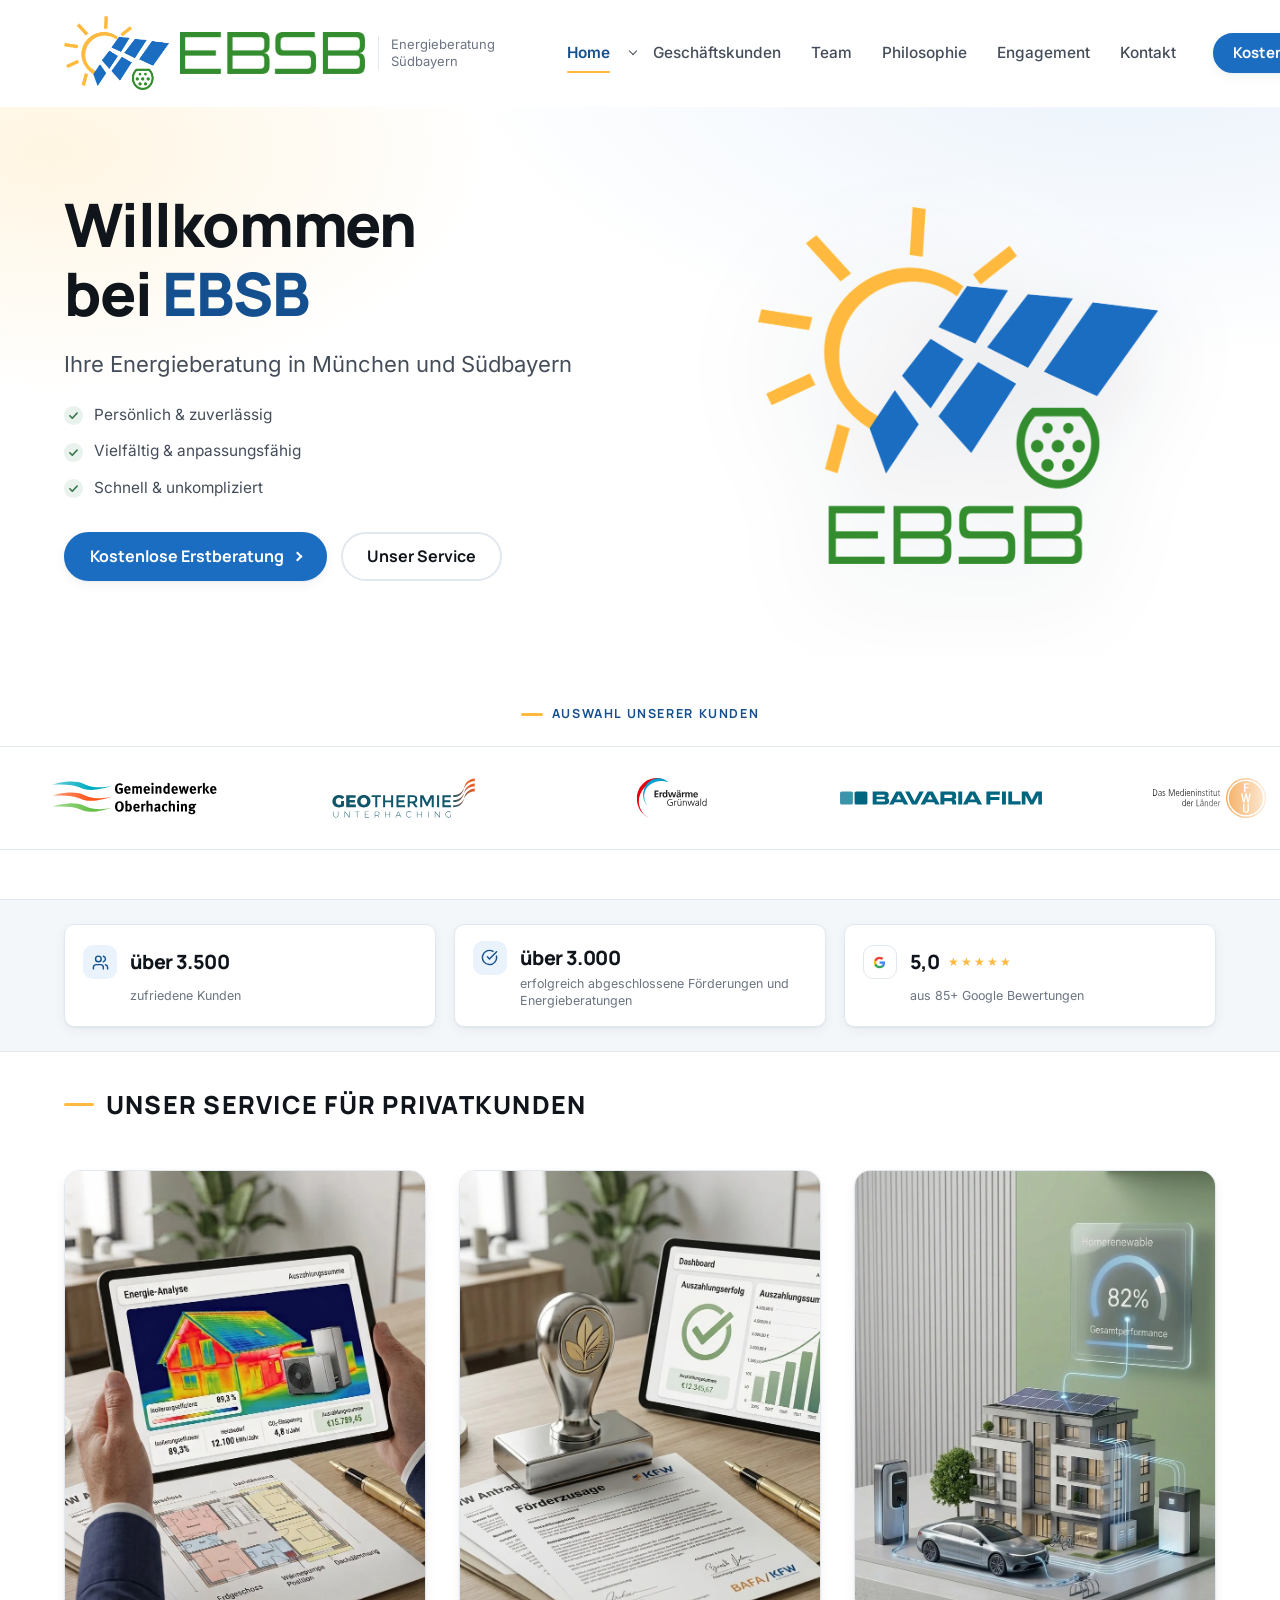
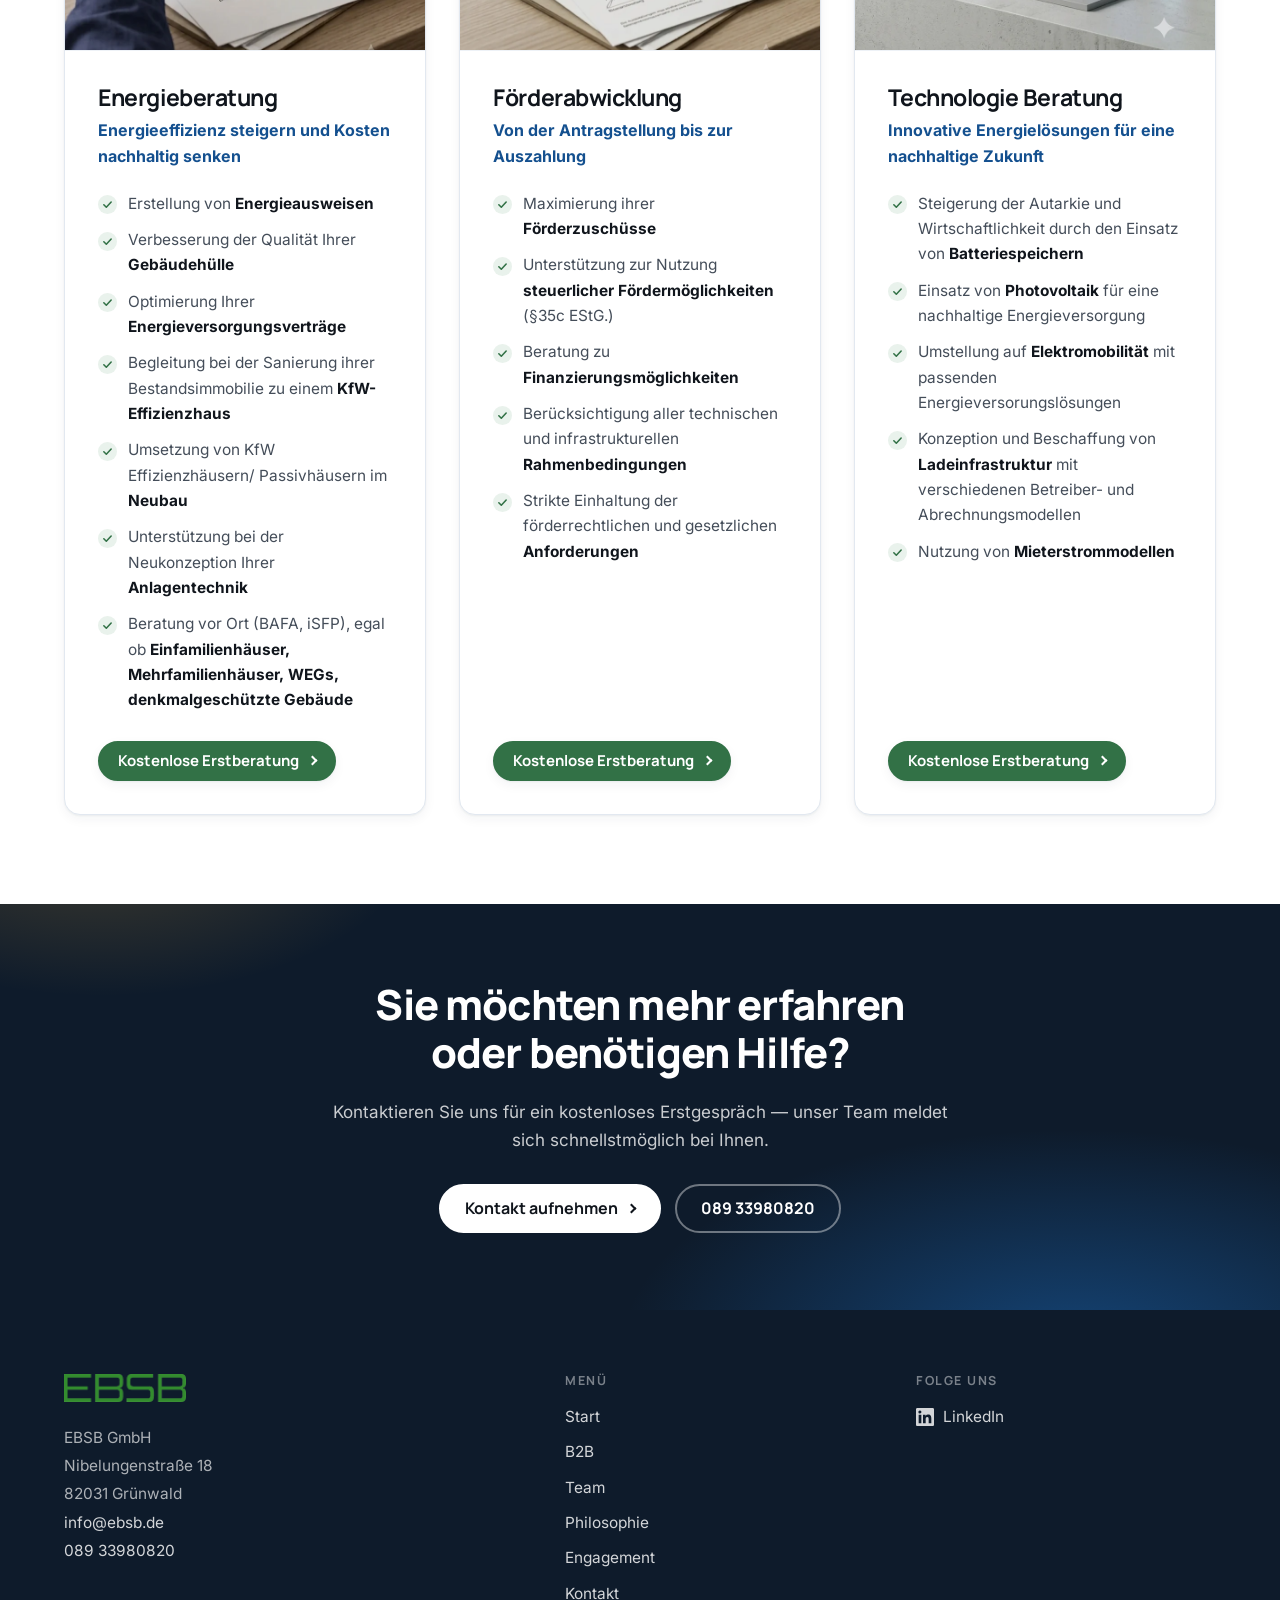
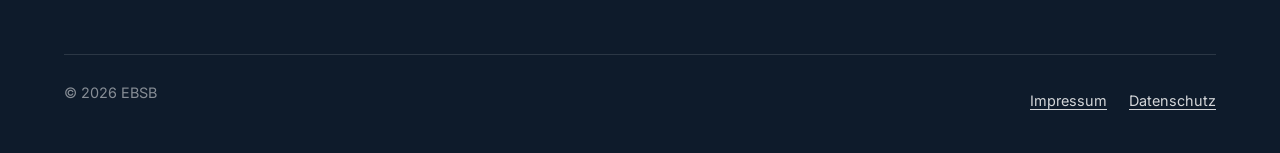
==== index.html @ 0fa144b8 "Logo im Header 2,5x vergroessern Co-Authored-By: Claude Sonnet 5 <noreply@anthropic.com> Claude-Sess" ====
<!DOCTYPE html>
<html lang="de">
<head>
<meta charset="UTF-8" />
<meta name="viewport" content="width=device-width, initial-scale=1" />
<title>EBSB — Ihre Energieberatung in München und Südbayern</title>
<meta name="description" content="EBSB GmbH aus Grünwald: Förderabwicklung, Technologie- und Energieberatung für Privat- und Geschäftskunden in München und Südbayern. Über 3.500 zufriedene Kunden." />
<link rel="canonical" href="https://www.ebsb.de/" />
<meta property="og:type" content="website" />
<meta property="og:locale" content="de_DE" />
<meta property="og:site_name" content="EBSB GmbH" />
<meta property="og:title" content="EBSB — Ihre Energieberatung in München und Südbayern" />
<meta property="og:description" content="Förderabwicklung, Technologie- und Energieberatung für Privat- und Geschäftskunden. Über 3.500 zufriedene Kunden, 5,0 aus 85+ Google Bewertungen." />
<meta property="og:url" content="https://www.ebsb.de/" />
<meta property="og:image" content="https://www.ebsb.de/assets/img/logo-ebsb.png" />
<meta name="theme-color" content="#1b6dc1" />
<link rel="icon" href="favicon.svg" type="image/svg+xml" />
<link rel="apple-touch-icon" href="apple-touch-icon.png" />
<link rel="preload" href="assets/fonts/inter-latin.woff2" as="font" type="font/woff2" crossorigin />
<link rel="preload" href="assets/fonts/manrope-latin.woff2" as="font" type="font/woff2" crossorigin />
<link rel="stylesheet" href="assets/css/fonts.css" />
<link rel="stylesheet" href="assets/css/style.css?v=20260911b" />
<script type="application/ld+json">
{
  "@context": "https://schema.org",
  "@type": "ProfessionalService",
  "name": "EBSB GmbH",
  "description": "Energieberatung, Förderabwicklung und Technologieberatung für Privat- und Geschäftskunden.",
  "url": "https://www.ebsb.de/",
  "logo": "https://www.ebsb.de/assets/img/logo-ebsb.png",
  "email": "info@ebsb.de",
  "telephone": "+498933980820",
  "address": {
    "@type": "PostalAddress",
    "streetAddress": "Nibelungenstraße 18",
    "postalCode": "82031",
    "addressLocality": "Grünwald",
    "addressCountry": "DE"
  },
  "areaServed": "München und Südbayern",
  "aggregateRating": {
    "@type": "AggregateRating",
    "ratingValue": "5.0",
    "reviewCount": "85"
  }
}
</script>
<script>document.documentElement.className+=" js";</script>
</head>
<body>
<a class="skip-link" href="#main">Zum Inhalt springen</a>

<header class="site-header">
  <div class="container">
    <a class="brand" href="/" aria-label="EBSB GmbH — Startseite">
      <img class="brand-mark" src="assets/img/logo-mark.png" alt="" width="105" height="75" />
      <img class="brand-word" src="assets/img/logo-wordmark.png" alt="EBSB" width="185" height="43" />
      <span class="brand-sub">Energieberatung Südbayern</span>
    </a>
    <button class="nav-toggle" aria-label="Menü öffnen" aria-expanded="false" aria-controls="primary-nav">
      <span></span><span></span><span></span>
    </button>
    <nav class="main-nav" id="primary-nav" aria-label="Hauptnavigation">
      <ul>
        <li class="has-sub">
          <a href="/" aria-current="page">Home</a>
          <button type="button" class="caret-btn" aria-haspopup="true" aria-expanded="false" aria-controls="home-subnav" aria-label="Untermenü „Home“ anzeigen">
            <span class="caret" aria-hidden="true"></span>
          </button>
          <ul class="subnav" id="home-subnav">
            <li><a href="/">Startseite</a></li>
            <li><a href="/#service">Privatkunden</a></li>
          </ul>
        </li>
        <li><a href="b2b.html">Geschäftskunden</a></li>
        <li><a href="team.html">Team</a></li>
        <li><a href="philosophie.html">Philosophie</a></li>
        <li><a href="engagement.html">Engagement</a></li>
        <li><a href="kontakt.html">Kontakt</a></li>
        <li class="nav-cta"><a class="btn btn-primary btn-sm" href="kontakt.html">Kostenlose Erstberatung</a></li>
      </ul>
    </nav>
    <div class="header-cta">
      <a class="btn btn-primary btn-sm" href="kontakt.html">Kostenlose Erstberatung</a>
    </div>
  </div>
</header>

<main id="main">

  <section class="hero">
    <div class="container">
      <div class="hero-grid">
        <div class="hero-text">
          <h1>Willkommen bei <span class="accent">EBSB</span></h1>
          <p class="lede">Ihre Energieberatung in München und Südbayern</p>
          <ul class="checklist" style="margin-bottom:32px">
            <li>Persönlich &amp; zuverlässig</li>
            <li>Vielfältig &amp; anpassungsfähig</li>
            <li>Schnell &amp; unkompliziert</li>
          </ul>
          <div class="btn-row">
            <a class="btn btn-primary btn-arrow" href="kontakt.html">Kostenlose Erstberatung</a>
            <a class="btn btn-outline" href="#service">Unser Service</a>
          </div>
        </div>
        <div class="hero-figure">
          <img src="assets/img/logo-ebsb.png" alt="Logo der EBSB GmbH: Sonne, Photovoltaikmodule und Ladestecker" width="400" height="357" fetchpriority="high" />
        </div>
      </div>
    </div>
  </section>


  <!-- Kundenlogos als laufendes Band — übernommen aus dem Logo-Karussell der
       alten Wix-Seite. Die zweite Hälfte der Liste ist eine reine Dublette,
       damit der Umlauf nahtlos ist; sie ist deshalb aria-hidden und ohne alt.
       Ein zwölftes Logo liegt ungenutzt als
       assets/img/clients/unbekannt-globus.png (Firma noch unbekannt). -->
  <section class="logo-river" aria-label="Auswahl unserer Kunden">
    <div class="container">
      <p class="eyebrow">Auswahl unserer Kunden</p>
    </div>
    <div class="logo-river-rail">
      <div class="logo-river-mask">
        <ul class="logo-river-track">
          <li><img src="assets/img/clients/gemeindewerke-oberhaching.svg" alt="Gemeindewerke Oberhaching" width="959" height="192" loading="lazy" decoding="async" /></li>
          <li><img src="assets/img/clients/geothermie-unterhaching.svg" alt="Geothermie Unterhaching" width="383" height="107" loading="lazy" decoding="async" /></li>
          <li><img src="assets/img/clients/erdwaerme-gruenwald.svg" alt="Erdwärme Grünwald" width="1250" height="539" loading="lazy" decoding="async" /></li>
          <li><img src="assets/img/clients/bavaria-film.svg" alt="Bavaria Film" width="300" height="22" loading="lazy" decoding="async" /></li>
          <li><img src="assets/img/clients/fwu-medieninstitut.svg" alt="FWU — Das Medieninstitut der Länder" width="287" height="102" loading="lazy" decoding="async" /></li>
          <li><img src="assets/img/clients/pyur.svg" alt="PŸUR" width="126" height="49" loading="lazy" decoding="async" /></li>
          <li><img src="assets/img/clients/energie-wende-garching.svg" alt="EWG — Energie-Wende-Garching" width="220" height="92" loading="lazy" decoding="async" /></li>
          <li><img src="assets/img/clients/stadt-markt-starnberg.png" alt="SMS — Stadt Markt Starnberg" width="690" height="200" loading="lazy" decoding="async" /></li>
          <li><img src="assets/img/clients/zes.jpg" alt="ZES" width="600" height="202" loading="lazy" decoding="async" /></li>
          <li><img src="assets/img/clients/iep-innovative-energie-pullach.png" alt="IEP — Innovative Energie Pullach" width="335" height="176" loading="lazy" decoding="async" /></li>
          <li><img src="assets/img/clients/triga-s.png" alt="TRIGA-S Scientific Solutions" width="288" height="77" loading="lazy" decoding="async" /></li>
          <li aria-hidden="true"><img src="assets/img/clients/gemeindewerke-oberhaching.svg" alt="" width="959" height="192" loading="lazy" decoding="async" /></li>
          <li aria-hidden="true"><img src="assets/img/clients/geothermie-unterhaching.svg" alt="" width="383" height="107" loading="lazy" decoding="async" /></li>
          <li aria-hidden="true"><img src="assets/img/clients/erdwaerme-gruenwald.svg" alt="" width="1250" height="539" loading="lazy" decoding="async" /></li>
          <li aria-hidden="true"><img src="assets/img/clients/bavaria-film.svg" alt="" width="300" height="22" loading="lazy" decoding="async" /></li>
          <li aria-hidden="true"><img src="assets/img/clients/fwu-medieninstitut.svg" alt="" width="287" height="102" loading="lazy" decoding="async" /></li>
          <li aria-hidden="true"><img src="assets/img/clients/pyur.svg" alt="" width="126" height="49" loading="lazy" decoding="async" /></li>
          <li aria-hidden="true"><img src="assets/img/clients/energie-wende-garching.svg" alt="" width="220" height="92" loading="lazy" decoding="async" /></li>
          <li aria-hidden="true"><img src="assets/img/clients/stadt-markt-starnberg.png" alt="" width="690" height="200" loading="lazy" decoding="async" /></li>
          <li aria-hidden="true"><img src="assets/img/clients/zes.jpg" alt="" width="600" height="202" loading="lazy" decoding="async" /></li>
          <li aria-hidden="true"><img src="assets/img/clients/iep-innovative-energie-pullach.png" alt="" width="335" height="176" loading="lazy" decoding="async" /></li>
          <li aria-hidden="true"><img src="assets/img/clients/triga-s.png" alt="" width="288" height="77" loading="lazy" decoding="async" /></li>
        </ul>
      </div>
    </div>
  </section>

  <section class="trustbar" aria-label="EBSB in Zahlen">
    <div class="container">
      <ul class="stats">
        <li class="stat">
          <span class="stat-ico" aria-hidden="true">
            <svg viewBox="0 0 24 24" fill="none" stroke="currentColor" stroke-width="2" stroke-linecap="round" stroke-linejoin="round">
              <path d="M16 21v-2a4 4 0 0 0-4-4H6a4 4 0 0 0-4 4v2" /><circle cx="9" cy="7" r="4" /><path d="M22 21v-2a4 4 0 0 0-3-3.87" /><path d="M16 3.13a4 4 0 0 1 0 7.75" />
            </svg>
          </span>
          <span class="stat-num">über 3.500</span>
          <span class="stat-label">zufriedene Kunden</span>
        </li>
        <li class="stat">
          <span class="stat-ico" aria-hidden="true">
            <svg viewBox="0 0 24 24" fill="none" stroke="currentColor" stroke-width="2" stroke-linecap="round" stroke-linejoin="round">
              <path d="M21.8 10A10 10 0 1 1 17 3.34" /><path d="m9 11 3 3L22 4" />
            </svg>
          </span>
          <span class="stat-num">über 3.000</span>
          <span class="stat-label">erfolgreich abgeschlossene Förderungen und Energieberatungen</span>
        </li>
        <li class="stat">
          <span class="stat-ico stat-ico-plain" aria-hidden="true">
            <img src="assets/img/logo-google.png" alt="" width="22" height="22" loading="lazy" />
          </span>
          <span class="stat-num">5,0</span>
          <span class="stat-stars" aria-hidden="true">★★★★★</span>
          <span class="stat-label">aus 85+ Google Bewertungen</span>
        </li>
      </ul>
    </div>
  </section>

  <section class="section" id="service">
    <div class="container">
      <div class="section-head reveal">
        <h2 class="section-title">Unser Service für Privatkunden</h2>
      </div>

      <div class="cards">
        <article class="card reveal">
          <div class="card-media">
            <picture>
              <source srcset="assets/img/service-energie.webp" type="image/webp" />
              <img src="assets/img/service-energie.jpg" alt="Thermografische Energieanalyse eines Wohnhauses auf einem Tablet" width="800" height="1067" loading="lazy" />
            </picture>
          </div>
          <div class="card-body">
            <h3>Energieberatung</h3>
            <p class="card-tagline">Energieeffizienz steigern und Kosten nachhaltig senken</p>
            <ul class="checklist">
              <li>Erstellung von <b>Energieausweisen</b></li>
              <li>Verbesserung der Qualität Ihrer <b>Gebäudehülle</b></li>
              <li>Optimierung Ihrer <b>Energieversorgungsverträge</b></li>
              <li>Begleitung bei der Sanierung ihrer Bestandsimmobilie zu einem <b>KfW-Effizienzhaus</b></li>
              <li>Umsetzung von KfW Effizienzhäusern/ Passivhäusern im <b>Neubau</b></li>
              <li>Unterstützung bei der Neukonzeption Ihrer <b>Anlagentechnik</b></li>
              <li>Beratung vor Ort (BAFA, iSFP), egal ob <b>Einfamilienhäuser, Mehrfamilienhäuser, WEGs, denkmalgeschützte Gebäude</b></li>
            </ul>
            <a class="btn btn-green btn-sm btn-arrow" href="kontakt.html">Kostenlose Erstberatung</a>
          </div>
        </article>
        <article class="card reveal">
          <div class="card-media">
            <picture>
              <source srcset="assets/img/service-foerderung.webp" type="image/webp" />
              <img src="assets/img/service-foerderung.jpg" alt="Bewilligte KfW-Förderzusage auf einem Schreibtisch neben einem Auszahlungs-Dashboard" width="800" height="1067" loading="lazy" />
            </picture>
          </div>
          <div class="card-body">
            <h3>Förderabwicklung</h3>
            <p class="card-tagline">Von der Antragstellung bis zur Auszahlung</p>
            <ul class="checklist">
              <li>Maximierung ihrer <b>Förderzuschüsse</b></li>
              <li>Unterstützung zur Nutzung <b>steuerlicher Fördermöglichkeiten</b> (§35c EStG.)</li>
              <li>Beratung zu <b>Finanzierungsmöglichkeiten</b></li>
              <li>Berücksichtigung aller technischen und infrastrukturellen <b>Rahmenbedingungen</b></li>
              <li>Strikte Einhaltung der förderrechtlichen und gesetzlichen <b>Anforderungen</b></li>
            </ul>
            <a class="btn btn-green btn-sm btn-arrow" href="kontakt.html">Kostenlose Erstberatung</a>
          </div>
        </article>
        <article class="card reveal">
          <div class="card-media">
            <picture>
              <source srcset="assets/img/service-technologie.webp" type="image/webp" />
              <img src="assets/img/service-technologie.jpg" alt="Gebäudemodell mit Photovoltaik, Batteriespeicher und Ladepunkt für Elektrofahrzeuge" width="800" height="1067" loading="lazy" />
            </picture>
          </div>
          <div class="card-body">
            <h3>Technologie Beratung</h3>
            <p class="card-tagline">Innovative Energielösungen für eine nachhaltige Zukunft</p>
            <ul class="checklist">
              <li>Steigerung der Autarkie und Wirtschaftlichkeit durch den Einsatz von <b>Batteriespeichern</b></li>
              <li>Einsatz von <b>Photovoltaik</b> für eine nachhaltige Energieversorgung</li>
              <li>Umstellung auf <b>Elektromobilität</b> mit passenden Energieversorungslösungen</li>
              <li>Konzeption und Beschaffung von <b>Ladeinfrastruktur</b> mit verschiedenen Betreiber- und Abrechnungsmodellen</li>
              <li>Nutzung von <b>Mieterstrommodellen</b></li>
            </ul>
            <a class="btn btn-green btn-sm btn-arrow" href="kontakt.html">Kostenlose Erstberatung</a>
          </div>
        </article>
      </div>
    </div>
  </section>

  <section class="cta-band">
    <div class="container">
      <h2>Sie möchten mehr erfahren oder benötigen Hilfe?</h2>
      <p>Kontaktieren Sie uns für ein kostenloses Erstgespräch — unser Team meldet sich schnellstmöglich bei Ihnen.</p>
      <div class="btn-row">
        <a class="btn btn-light btn-arrow" href="kontakt.html">Kontakt aufnehmen</a>
        <a class="btn btn-on-dark" href="tel:+498933980820">089 33980820</a>
      </div>
    </div>
  </section>

</main>

<footer class="site-footer">
  <div class="container">
    <div class="footer-grid">
      <div class="footer-brand">
        <img src="assets/img/logo-wordmark.png" alt="EBSB" width="122" height="28" loading="lazy" />
        <address>
          EBSB GmbH<br />
          Nibelungenstraße 18<br />
          82031 Grünwald<br />
          <a href="mailto:info@ebsb.de">info@ebsb.de</a><br />
          <a href="tel:+498933980820">089 33980820</a>
        </address>
      </div>
      <nav aria-labelledby="footer-menu">
        <h2 id="footer-menu">Menü</h2>
        <ul>
          <li><a href="/">Start</a></li>
          <li><a href="b2b.html">B2B</a></li>
          <li><a href="team.html">Team</a></li>
          <li><a href="philosophie.html">Philosophie</a></li>
          <li><a href="engagement.html">Engagement</a></li>
          <li><a href="kontakt.html">Kontakt</a></li>
        </ul>
      </nav>
      <div>
        <h2 id="footer-social">Folge uns</h2>
        <ul aria-labelledby="footer-social">
          <li>
            <a class="social" href="https://www.linkedin.com/company/bs-energie-com/" target="_blank" rel="noopener noreferrer">
              <svg viewBox="0 0 24 24" fill="currentColor" aria-hidden="true"><path d="M20.45 20.45h-3.56v-5.57c0-1.33-.02-3.04-1.85-3.04-1.85 0-2.14 1.45-2.14 2.94v5.67H9.35V9h3.41v1.56h.05a3.74 3.74 0 0 1 3.37-1.85c3.6 0 4.27 2.37 4.27 5.46v6.28zM5.34 7.43a2.07 2.07 0 1 1 0-4.13 2.07 2.07 0 0 1 0 4.13zM7.12 20.45H3.55V9h3.57v11.45zM22.22 0H1.77C.79 0 0 .77 0 1.72v20.56C0 23.23.79 24 1.77 24h20.45c.98 0 1.78-.77 1.78-1.72V1.72C24 .77 23.2 0 22.22 0z"/></svg>
              LinkedIn
            </a>
          </li>
        </ul>
      </div>
    </div>
    <div class="footer-bottom">
      <p>© 2026 EBSB</p>
      <ul>
        <li><a href="impressum.html">Impressum</a></li>
        <li><a href="datenschutz.html">Datenschutz</a></li>
      </ul>
    </div>
  </div>
</footer>

<script src="assets/js/main.js?v=20260908f"></script>
</body>
</html>
---- assets/css/fonts.css ----
/* Self-hosted variable fonts. Regenerate with scripts/fetch-fonts.py.
   Never link fonts.googleapis.com directly - it sends visitor IPs to Google
   and is a DSGVO problem for a German site. */

@font-face {
  font-family: 'Inter';
  font-style: normal;
  font-weight: 400 700;
  font-display: swap;
  src: url('../fonts/inter-latin-ext.woff2') format('woff2');
  unicode-range: U+0100-02BA, U+02BD-02C5, U+02C7-02CC, U+02CE-02D7, U+02DD-02FF, U+0304, U+0308, U+0329, U+1D00-1DBF, U+1E00-1E9F, U+1EF2-1EFF, U+2020, U+20A0-20AB, U+20AD-20C0, U+2113, U+2C60-2C7F, U+A720-A7FF;
}

@font-face {
  font-family: 'Inter';
  font-style: normal;
  font-weight: 400 700;
  font-display: swap;
  src: url('../fonts/inter-latin.woff2') format('woff2');
  unicode-range: U+0000-00FF, U+0131, U+0152-0153, U+02BB-02BC, U+02C6, U+02DA, U+02DC, U+0304, U+0308, U+0329, U+2000-206F, U+20AC, U+2122, U+2191, U+2193, U+2212, U+2215, U+FEFF, U+FFFD;
}

@font-face {
  font-family: 'Manrope';
  font-style: normal;
  font-weight: 600 800;
  font-display: swap;
  src: url('../fonts/manrope-latin-ext.woff2') format('woff2');
  unicode-range: U+0100-02BA, U+02BD-02C5, U+02C7-02CC, U+02CE-02D7, U+02DD-02FF, U+0304, U+0308, U+0329, U+1D00-1DBF, U+1E00-1E9F, U+1EF2-1EFF, U+2020, U+20A0-20AB, U+20AD-20C0, U+2113, U+2C60-2C7F, U+A720-A7FF;
}

@font-face {
  font-family: 'Manrope';
  font-style: normal;
  font-weight: 600 800;
  font-display: swap;
  src: url('../fonts/manrope-latin.woff2') format('woff2');
  unicode-range: U+0000-00FF, U+0131, U+0152-0153, U+02BB-02BC, U+02C6, U+02DA, U+02DC, U+0304, U+0308, U+0329, U+2000-206F, U+20AC, U+2122, U+2191, U+2193, U+2212, U+2215, U+FEFF, U+FFFD;
}
---- assets/css/style.css ----
/* ==========================================================================
   EBSB GmbH — ebsb.de
   Design tokens
   ========================================================================== */
:root {
  /* Palette taken from the EBSB logo: sun / solar panels / EV plug */
  --blue: #1b6dc1;
  --blue-dk: #14508f;
  --blue-soft: #eaf2fb;
  --amber: #ffb93e;
  --amber-soft: #fff5e2;
  --green: #327146;
  --green-dk: #275838;
  --green-soft: #e9f2ec;

  --ink: #10151c;
  --ink-soft: #444d59;
  --muted: #6b7480;
  --bg: #ffffff;
  --bg-alt: #f4f7fa;
  --bg-deep: #0e1b2b;
  --border: #e2e8f0;
  --border-soft: #eef2f7;

  --shadow-sm: 0 1px 2px rgba(16, 30, 54, .05), 0 4px 12px rgba(16, 30, 54, .05);
  --shadow: 0 2px 4px rgba(16, 30, 54, .05), 0 12px 32px rgba(16, 30, 54, .08);
  --shadow-lg: 0 4px 8px rgba(16, 30, 54, .06), 0 24px 56px rgba(16, 30, 54, .12);

  --radius: 16px;
  --radius-sm: 10px;
  --radius-pill: 999px;

  --header-h: 106px;
  --max-w: 1200px;
  --measure: 68ch;

  --font-body: 'Inter', -apple-system, BlinkMacSystemFont, 'Segoe UI', Roboto, sans-serif;
  --font-head: 'Manrope', var(--font-body);
}

/* ==========================================================================
   Base
   ========================================================================== */
*, *::before, *::after { box-sizing: border-box; }

html {
  scroll-behavior: smooth;
  scroll-padding-top: calc(var(--header-h) + 16px);
  -webkit-text-size-adjust: 100%;
}

body {
  margin: 0;
  font-family: var(--font-body);
  font-size: 1.0625rem;
  line-height: 1.65;
  color: var(--ink-soft);
  background: var(--bg);
  -webkit-font-smoothing: antialiased;
  text-rendering: optimizeLegibility;
  overflow-x: hidden;
}

img, svg { max-width: 100%; display: block; }
img { height: auto; }

h1, h2, h3, h4 {
  font-family: var(--font-head);
  color: var(--ink);
  line-height: 1.15;
  letter-spacing: -.02em;
  margin: 0 0 .5em;
  text-wrap: balance;
}
h1 { font-size: clamp(2.25rem, 1.4rem + 3.6vw, 3.75rem); font-weight: 800; }
h2 { font-size: clamp(1.75rem, 1.2rem + 2.2vw, 2.6rem); font-weight: 800; }
h3 { font-size: clamp(1.2rem, 1.05rem + .6vw, 1.4rem); font-weight: 700; }
h4 { font-size: 1.0625rem; font-weight: 700; }

p { margin: 0 0 1.15em; }
p:last-child { margin-bottom: 0; }

a { color: var(--blue-dk); text-decoration: none; }
a:hover { text-decoration: underline; }

ul, ol { margin: 0; padding: 0; list-style: none; }

strong { color: var(--ink); font-weight: 600; }

::selection { background: var(--amber); color: var(--ink); }

:focus-visible {
  outline: 3px solid var(--blue);
  outline-offset: 3px;
  border-radius: 4px;
}

.skip-link {
  position: absolute;
  left: 16px; top: -100px;
  z-index: 200;
  padding: 12px 20px;
  background: var(--ink);
  color: #fff;
  border-radius: var(--radius-sm);
  font-weight: 600;
  transition: top .15s ease;
}
.skip-link:focus { top: 16px; text-decoration: none; }

.visually-hidden {
  position: absolute !important;
  width: 1px; height: 1px;
  margin: -1px; padding: 0;
  overflow: hidden; clip: rect(0 0 0 0);
  white-space: nowrap; border: 0;
}

/* ==========================================================================
   Layout primitives
   ========================================================================== */
.container {
  width: 100%;
  max-width: var(--max-w);
  margin-inline: auto;
  padding-inline: 24px;
}
.container-narrow { max-width: 900px; }

.section { padding: clamp(56px, 7vw, 104px) 0; }
.section-alt { background: var(--bg-alt); }
.section-tight { padding-top: clamp(32px, 4vw, 56px); }

.section-head { max-width: 760px; margin-bottom: clamp(32px, 4vw, 56px); }
.section-head.center { margin-inline: auto; text-align: center; }
.section-head p { color: var(--muted); font-size: 1.125rem; }
.section-head h2 { margin-bottom: .45em; }

.eyebrow {
  display: inline-flex;
  align-items: center;
  gap: 9px;
  font-family: var(--font-head);
  font-size: .78rem;
  font-weight: 700;
  letter-spacing: .13em;
  text-transform: uppercase;
  color: var(--blue-dk);
  margin: 0 0 14px;
}
.eyebrow::before {
  content: "";
  width: 22px; height: 3px;
  border-radius: 2px;
  background: var(--amber);
}
.section-head.center .eyebrow { justify-content: center; }

/* Section titles: the amber rule and the section's own name, nothing else.
   Every page title on the site uses this one rule, so the bar, the type and
   the position of the title are identical wherever it appears. The only
   deliberate exception is the Privatkunden title on the start page, which
   sits inside a content section rather than in a page header band. */
.section-title {
  display: flex;
  align-items: center;
  gap: 12px;
  margin: 0;
  font-family: var(--font-head);
  font-size: clamp(1.25rem, 1.08rem + .6vw, 1.6rem);
  font-weight: 800;
  line-height: 1.15;
  letter-spacing: .05em;
  text-transform: uppercase;
  color: var(--ink);
}
.section-title::before {
  content: "";
  flex: 0 0 auto;
  width: 30px;
  height: 3px;
  border-radius: 2px;
  background: var(--amber);
}
.section-head.center .section-title { justify-content: center; }

/* An illustration that belongs to a section rather than to its title. Parking
   it beside the title would force that header band taller than every other
   page's, so it is centred under the section's content instead — free to be
   as large as it likes without touching the shared title bar. */
.section-figure {
  display: grid;
  place-items: center;
  margin-top: clamp(28px, 3.4vw, 48px);
}
.section-figure img { width: clamp(190px, 28vw, 330px); height: auto; }

/* Intro copy that reads as body text under a page header, on the content side
   of the hero's dividing line rather than inside the header band. */
.page-intro { max-width: var(--measure); margin-bottom: clamp(30px, 3.6vw, 48px); }
/* Variant that parks the company mark in the empty space to the right of the
   intro copy, above the form card. Sized to sit just under the height of the
   text beside it so it fills the gap without becoming the loudest thing on
   the page; it drops away entirely once the layout goes single column. */
.page-intro-split {
  display: grid;
  grid-template-columns: minmax(0, 1fr) auto;
  gap: clamp(28px, 5vw, 72px);
  align-items: center;
  max-width: none;
}
.page-intro-split > div { max-width: var(--measure); }
.page-intro-mark {
  width: clamp(110px, 14vw, 172px);
  height: auto;
  justify-self: end;
}
@media (max-width: 760px) { .page-intro-mark { display: none; } }
.page-intro .lead-line {
  margin-bottom: .5em;
  font-size: clamp(1.15rem, 1.05rem + .4vw, 1.4rem);
  font-weight: 600;
  color: var(--ink);
}

.lede { font-size: 1.1875rem; color: var(--ink-soft); max-width: var(--measure); }

/* ==========================================================================
   Buttons
   ========================================================================== */
.btn {
  display: inline-flex;
  align-items: center;
  justify-content: center;
  gap: 10px;
  padding: 13px 24px;
  font-family: var(--font-head);
  font-size: 1rem;
  font-weight: 700;
  line-height: 1.2;
  border: 2px solid transparent;
  border-radius: var(--radius-pill);
  cursor: pointer;
  transition: background-color .18s ease, border-color .18s ease, color .18s ease,
              transform .18s ease, box-shadow .18s ease;
}
.btn:hover { text-decoration: none; transform: translateY(-2px); }
.btn:active { transform: translateY(0); }

.btn-primary { background: var(--blue); border-color: var(--blue); color: #fff; box-shadow: var(--shadow-sm); }
.btn-primary:hover { background: var(--blue-dk); border-color: var(--blue-dk); box-shadow: var(--shadow); }

.btn-green { background: var(--green); border-color: var(--green); color: #fff; box-shadow: var(--shadow-sm); }
.btn-green:hover { background: var(--green-dk); border-color: var(--green-dk); box-shadow: var(--shadow); }

.btn-outline { border-color: var(--border); color: var(--ink); background: #fff; }
.btn-outline:hover { border-color: var(--blue); color: var(--blue-dk); }

.btn-light { background: #fff; border-color: #fff; color: var(--ink); }
.btn-light:hover { background: var(--amber); border-color: var(--amber); }

.btn-on-dark { border-color: rgba(255,255,255,.4); color: #fff; }
.btn-on-dark:hover { border-color: #fff; background: rgba(255,255,255,.1); }

.btn-sm { padding: 9px 18px; font-size: .9375rem; }
.btn-block { width: 100%; }

.btn-arrow::after {
  content: "";
  width: 7px; height: 7px;
  border-right: 2px solid currentColor;
  border-top: 2px solid currentColor;
  transform: rotate(45deg);
  transition: transform .18s ease;
}
.btn-arrow:hover::after { transform: rotate(45deg) translate(2px, -2px); }

.btn-row { display: flex; flex-wrap: wrap; gap: 14px; }

/* ==========================================================================
   Header
   ========================================================================== */
.site-header {
  position: sticky;
  top: 0;
  z-index: 100;
  background: rgba(255, 255, 255, .88);
  backdrop-filter: saturate(180%) blur(14px);
  -webkit-backdrop-filter: saturate(180%) blur(14px);
  border-bottom: 1px solid transparent;
  transition: border-color .2s ease, box-shadow .2s ease;
}
.site-header.is-stuck { border-bottom-color: var(--border); box-shadow: 0 4px 20px rgba(16,30,54,.05); }

.site-header .container {
  height: var(--header-h);
  display: flex;
  align-items: center;
  gap: 24px;
}

.brand { display: flex; align-items: center; gap: 11px; flex-shrink: 0; }
.brand:hover { text-decoration: none; }
.brand img.brand-mark { width: 105px; }
.brand img.brand-word { width: 185px; }
.brand-sub {
  display: none;
  padding-left: 12px;
  margin-left: 2px;
  border-left: 1px solid var(--border);
  font-size: .8125rem;
  line-height: 1.3;
  color: var(--muted);
  max-width: 152px;
}
@media (min-width: 1120px) { .brand-sub { display: block; } }

.main-nav { margin-left: auto; }
.main-nav ul { display: flex; align-items: center; gap: 4px; }
.main-nav a {
  display: block;
  position: relative;
  padding: 9px 13px;
  font-size: .96rem;
  font-weight: 500;
  color: var(--ink-soft);
  border-radius: var(--radius-sm);
  transition: color .16s ease, background-color .16s ease;
}
.main-nav a:hover { color: var(--ink); background: var(--bg-alt); text-decoration: none; }
.main-nav a[aria-current="page"] { color: var(--blue-dk); font-weight: 600; }
.main-nav a[aria-current="page"]::after {
  content: "";
  position: absolute;
  left: 13px; right: 13px; bottom: 2px;
  height: 2px;
  border-radius: 2px;
  background: var(--amber);
}

.header-cta { flex-shrink: 0; }

/* The in-nav CTA is the mobile-panel copy; the desktop one lives in .header-cta */
.main-nav .nav-cta { display: none; }

/* Dropdown (Home). Reines CSS: :hover fuer die Maus, :focus-within fuer die
   Tastatur - deshalb braucht das Menue kein JavaScript. Der Pfeil-Button ist
   bewusst ein eigenes, separates Element neben dem "Home"-Link: nur er (und
   das aufgeklappte Untermenue selbst) loest das Hover-Aufklappen aus, nicht
   der "Home"-Text - der bleibt ein normaler Link zur Startseite. */
.main-nav .has-sub { position: relative; display: flex; align-items: stretch; }
.main-nav .caret-btn {
  display: inline-flex;
  align-items: center;
  justify-content: center;
  /* Gleicher horizontaler Platz wie frueher der "gap: 7px" vor dem Pfeil im
     Link - so bleiben Pfeil, Untermenue und alle folgenden Nav-Punkte exakt
     an derselben Stelle wie vor der Trennung von Link und Button. */
  padding: 0 0 0 7px;
  margin: 0;
  border: 0;
  background: none;
  color: inherit;
  border-radius: var(--radius-sm);
  cursor: pointer;
}
.main-nav .caret-btn:hover,
.main-nav .caret-btn:focus-visible { background: var(--bg-alt); }
.main-nav .caret {
  width: 6px; height: 6px;
  border-right: 1.6px solid currentColor;
  border-bottom: 1.6px solid currentColor;
  transform: translateY(-2px) rotate(45deg);
  transition: transform .18s ease;
}
.main-nav .caret-btn:hover .caret,
.main-nav .has-sub:focus-within .caret { transform: translateY(1px) rotate(225deg); }
.main-nav .subnav {
  position: absolute;
  top: 100%; left: 0;
  z-index: 30;
  min-width: 196px;
  flex-direction: column;
  align-items: stretch;
  gap: 2px;
  padding: 6px;
  background: #fff;
  border: 1px solid var(--border);
  border-radius: var(--radius-sm);
  box-shadow: var(--shadow);
  opacity: 0;
  visibility: hidden;
  transform: translateY(-6px);
  transition: opacity .16s ease, transform .16s ease, visibility .16s;
}
.main-nav .caret-btn:hover ~ .subnav,
.main-nav .caret-btn:focus-visible ~ .subnav,
.main-nav .subnav:hover,
.main-nav .has-sub:focus-within > .subnav {
  opacity: 1;
  visibility: visible;
  transform: none;
}
.main-nav .subnav a { padding: 9px 11px; font-size: .92rem; white-space: nowrap; }
.main-nav .subnav a[aria-current="page"]::after { display: none; }

.nav-toggle {
  display: none;
  margin-left: auto;
  width: 44px; height: 44px;
  padding: 0;
  background: none;
  border: 1px solid var(--border);
  border-radius: var(--radius-sm);
  cursor: pointer;
}
.nav-toggle span {
  display: block;
  width: 19px; height: 2px;
  margin: 4px auto;
  border-radius: 2px;
  background: var(--ink);
  transition: transform .22s ease, opacity .16s ease;
}
.nav-toggle[aria-expanded="true"] span:nth-child(1) { transform: translateY(6px) rotate(45deg); }
.nav-toggle[aria-expanded="true"] span:nth-child(2) { opacity: 0; }
.nav-toggle[aria-expanded="true"] span:nth-child(3) { transform: translateY(-6px) rotate(-45deg); }

@media (max-width: 1000px) {
  .nav-toggle { display: block; }
  .header-cta { display: none; }
  .main-nav {
    position: fixed;
    inset: var(--header-h) 0 auto 0;
    margin: 0;
    padding: 12px 24px 28px;
    background: #fff;
    border-bottom: 1px solid var(--border);
    box-shadow: var(--shadow);
    transform: translateY(-8px);
    opacity: 0;
    visibility: hidden;
    transition: opacity .18s ease, transform .18s ease, visibility .18s;
    max-height: calc(100dvh - var(--header-h));
    overflow-y: auto;
  }
  .main-nav.open { opacity: 1; visibility: visible; transform: none; }
  .main-nav ul { flex-direction: column; align-items: stretch; gap: 2px; }
  .main-nav a { padding: 13px 12px; font-size: 1.05rem; }
  .main-nav a[aria-current="page"]::after { display: none; }
  /* Die aktive Seite bekommt am Telefon keine Flaeche - der blaue Block war
     schwerer als der Rest des schlanken Panels. */
  .main-nav a[aria-current="page"] { background: none; font-weight: 700; }
  .main-nav .has-sub { flex-direction: column; align-items: stretch; }
  .main-nav .caret-btn { display: none; }
  /* Untermenue offen ausgeklappt, aber knapper gesetzt als die Hauptpunkte:
     kleinere Schrift und weniger Polsterung, damit die zwei Zeilen das Panel
     nicht wieder in die Laenge ziehen. */
  .main-nav .subnav {
    position: static;
    opacity: 1;
    visibility: visible;
    transform: none;
    min-width: 0;
    margin: 1px 0 5px 13px;
    padding: 0 0 0 13px;
    background: none;
    border: 0;
    border-left: 2px solid var(--border);
    border-radius: 0;
    box-shadow: none;
  }
  .main-nav .subnav a { padding: 8px 12px; font-size: .94rem; line-height: 1.5; }
  /* Der Knopf steht schon im Kopf jeder Seite und im Fuss - am Telefon
     verlaengert er das Panel nur. */
  .main-nav .nav-cta { display: none; }
}

/* ==========================================================================
   Hero
   ========================================================================== */
.hero {
  position: relative;
  overflow: hidden;
  padding: clamp(52px, 6.5vw, 92px) 0 clamp(48px, 6vw, 84px);
  background:
    radial-gradient(1100px 520px at 88% -12%, var(--blue-soft) 0%, transparent 62%),
    radial-gradient(760px 420px at 4% 8%, var(--amber-soft) 0%, transparent 58%),
    var(--bg);
}
.hero .container { position: relative; z-index: 1; }
.hero-grid {
  display: grid;
  grid-template-columns: minmax(0, 1.05fr) minmax(0, .95fr);
  gap: clamp(32px, 5vw, 72px);
  align-items: center;
}
.hero h1 { margin-bottom: .3em; }
.hero h1 .accent { color: var(--blue-dk); }
/* Kurzer Abstand nach unten, damit Checkliste und Buttons dicht unter der
   Zeile "Ihre Energieberatung in Muenchen und Suedbayern" stehen. */
.hero .lede { font-size: clamp(1.125rem, 1rem + .5vw, 1.375rem); margin-bottom: .88em; }
.hero .kicker {
  display: inline-flex;
  align-items: center;
  gap: 9px;
  padding: 7px 16px 7px 10px;
  margin-bottom: 22px;
  background: #fff;
  border: 1px solid var(--border);
  border-radius: var(--radius-pill);
  box-shadow: var(--shadow-sm);
  font-size: .875rem;
  font-weight: 500;
  color: var(--ink-soft);
}
.hero .kicker b { color: var(--ink); font-weight: 700; }
.hero .kicker .dot {
  width: 8px; height: 8px;
  border-radius: 50%;
  background: var(--green);
  box-shadow: 0 0 0 4px var(--green-soft);
}

.hero-figure { position: relative; display: grid; place-items: center; }
.hero-figure::before {
  content: "";
  position: absolute;
  inset: -8% 2%;
  border-radius: 50%;
  background: radial-gradient(circle, rgba(255,255,255,.92) 0%, rgba(255,255,255,0) 68%);
}
.hero-figure img {
  position: relative;
  width: min(100%, 400px);
  filter: drop-shadow(0 24px 48px rgba(16, 30, 54, .14));
}

@media (max-width: 900px) {
  .hero-grid { grid-template-columns: 1fr; }
  .hero-figure { order: -1; }
  .hero-figure img { width: min(66%, 250px); }
}

/* Compact page header for interior pages */
.page-hero {
  position: relative;
  overflow: hidden;
  /* gleiche Polsterung oben wie unten, damit der Titel im Band mittig sitzt */
  padding: clamp(26px, 2.6vw, 34px) 0;
  background:
    radial-gradient(880px 380px at 92% -30%, var(--blue-soft) 0%, transparent 62%),
    radial-gradient(560px 300px at 2% 0%, var(--amber-soft) 0%, transparent 60%),
    var(--bg);
  border-bottom: 1px solid var(--border);
}
.page-hero h1:not(.section-title) { font-size: clamp(2rem, 1.4rem + 2.6vw, 3.1rem); margin-bottom: .3em; }
.page-hero .lede { font-size: clamp(1.0625rem, 1rem + .35vw, 1.25rem); }
/* A section opening straight under a full-width band does not need the full
   between-sections gap on top of that band's own padding — the two together
   left an empty strip taller than the title itself. Applies to the page
   header band on the interior pages and to the trust band on the start page,
   so the run-up to a section title is the same everywhere. */
.page-hero + .section,
.trustbar + .section { padding-top: clamp(28px, 3vw, 44px); }

/* ==========================================================================
   Trust bar
   ========================================================================== */
/* Three facts, built from the same white-card idiom as the rest of the site
   (border + radius + soft shadow) so the band stops reading as a stray strip. */
/* Compact trust band. The three facts used to sit in tall stacked cards with
   everything centred, which made this strip taller than the hero it followed.
   Turning each card on its side — icon left, figure and caption right — takes
   the band to roughly two fifths of that height without shrinking the type to
   the point of illegibility; the icon spans both text rows so the caption can
   wrap without pushing it out of line. */
.trustbar {
  padding: clamp(18px, 1.9vw, 26px) 0;
  background: var(--bg-alt);
  border-top: 1px solid var(--border);
  border-bottom: 1px solid var(--border);
}
.stats {
  display: grid;
  grid-template-columns: repeat(auto-fit, minmax(240px, 1fr));
  gap: clamp(12px, 1.4vw, 18px);
}
.stat {
  display: grid;
  grid-template-columns: auto auto minmax(0, 1fr);
  align-items: center;
  column-gap: 13px;
  row-gap: 1px;
  padding: clamp(12px, 1.3vw, 16px) clamp(14px, 1.5vw, 18px);
  background: #fff;
  border: 1px solid var(--border);
  border-radius: var(--radius-sm);
  box-shadow: var(--shadow-sm);
  text-align: left;
}
.stat-ico {
  display: grid;
  place-items: center;
  grid-column: 1;
  grid-row: 1 / -1;
  width: 34px;
  height: 34px;
  border-radius: 10px;
  background: var(--blue-soft);
  color: var(--blue-dk);
}
.stat-ico svg { width: 17px; height: 17px; }
/* the Google mark is multicolour, so it gets a plain plate instead of the tint */
.stat-ico-plain { background: #fff; border: 1px solid var(--border); }
.stat-ico-plain img { width: 17px; height: 17px; }
/* Figure and stars share the top row so the rating reads "5,0 ★★★★★" on one
   line; the caption spans both columns underneath. The two cards without a
   rating simply leave the third column empty. */
.stat-num { grid-column: 2; grid-row: 1; }
.stat-stars { grid-column: 3; grid-row: 1; }
.stat-label { grid-column: 2 / -1; grid-row: 2; }
.stat-num {
  font-family: var(--font-head);
  font-size: clamp(1.05rem, .95rem + .35vw, 1.3rem);
  font-weight: 800;
  line-height: 1.2;
  letter-spacing: -.03em;
  color: var(--ink);
}
.stat-stars {
  justify-self: start;
  margin-left: -4px;
  color: var(--amber);
  letter-spacing: 2px;
  font-size: .72rem;
  line-height: 1.1;
}
.stat-label { font-size: .78rem; line-height: 1.35; color: var(--muted); }

/* ==========================================================================
   Kundenlogos - laufendes Band
   ========================================================================== */
.logo-river {
  padding: clamp(30px, 3.6vw, 48px) 0 clamp(32px, 3.8vw, 52px);
  background: var(--bg);
}
.logo-river .eyebrow { display: flex; justify-content: center; margin-bottom: 22px; }
/* A hairline above and below the moving row, full-bleed like the reference. */
.logo-river-rail {
  padding: clamp(20px, 2.4vw, 32px) 0;
  border-top: 1px solid var(--border);
  border-bottom: 1px solid var(--border);
}
/* The fade lives on the inner element so it never eats into those rules. */
.logo-river-mask {
  overflow: hidden;
  -webkit-mask-image: linear-gradient(90deg, transparent 0, #000 7%, #000 93%, transparent 100%);
          mask-image: linear-gradient(90deg, transparent 0, #000 7%, #000 93%, transparent 100%);
}
.logo-river-track {
  display: flex;
  align-items: center;
  width: max-content;
  animation: logo-river 93s linear infinite;
}
/* The list is duplicated once, so -50% is exactly one full set. Das Band
   laeuft von -50% auf 0, also immer nach rechts, und es laeuft auch beim
   Hovern weiter - kein animation-play-state: paused. */
@keyframes logo-river {
  from { transform: translateX(-50%); }
  to   { transform: translateX(0); }
}
.logo-river-track li {
  flex: 0 0 auto;
  display: grid;
  place-items: center;
  width: clamp(200px, 21vw, 280px);
  padding: 0 clamp(20px, 2.6vw, 40px);
}
.logo-river-track img {
  max-width: 100%;
  max-height: 40px;
  width: auto;
  object-fit: contain;
}

@media (prefers-reduced-motion: reduce) {
  .logo-river-track { animation: none; }
  .logo-river-mask { overflow-x: auto; -webkit-mask-image: none; mask-image: none; }
}

/* ==========================================================================
   Service cards
   ========================================================================== */
.cards {
  display: grid;
  grid-template-columns: repeat(auto-fit, minmax(330px, 1fr));
  gap: clamp(24px, 2.6vw, 34px);
  align-items: stretch;
}

.card {
  display: flex;
  flex-direction: column;
  background: #fff;
  border: 1px solid var(--border);
  border-radius: var(--radius);
  overflow: hidden;
  box-shadow: var(--shadow-sm);
  transition: transform .22s ease, box-shadow .22s ease, border-color .22s ease;
}
.card:hover { transform: translateY(-4px); box-shadow: var(--shadow-lg); border-color: #d7e0ea; }

/* Every service image is normalised to 800x1067 (see scripts/fetch-assets.py),
   so a 3:4 box is an exact fit: each photo fills its card edge to edge and all
   six render at precisely the same size. */
.card-media {
  position: relative;
  aspect-ratio: 3 / 4;
  overflow: hidden;
  background: var(--bg-alt);
  border-bottom: 1px solid var(--border-soft);
}
.card-media img {
  display: block;
  width: 100%;
  height: 100%;
  object-fit: cover;
  transition: transform .5s ease;
}
.card:hover .card-media img { transform: scale(1.03); }

.card-body {
  display: flex;
  flex-direction: column;
  flex: 1;
  padding: clamp(26px, 2.6vw, 34px);
}
.card-body > h3 { margin-bottom: .28em; font-size: clamp(1.2rem, 1.04rem + .5vw, 1.45rem); }
.card-tagline { color: var(--blue-dk); font-weight: 700; font-size: 1rem; margin-bottom: 1.3em; }
.card-body .checklist { margin-bottom: 28px; }
/* margin-top:auto pins the CTA to the bottom edge, so the buttons sit on one
   line across all three cards however long the checklist is. */
.card-body .btn { margin-top: auto; align-self: flex-start; }

/* On the B2B page the three headings and taglines run to different lengths
   ("Energiewirtschaftliche Beratung" wraps, "Elektromobilität" does not), so
   each checklist used to start at its own height. Reserving two heading lines
   and three tagline lines puts the first bullet of all three cards on one
   line. Only needed while the cards sit side by side — below that they are a
   single column and there is nothing to line up. */
@media (min-width: 742px) {
  .cards-even .card-body > h3 { min-height: 2.3em; }
  .cards-even .card-tagline { min-height: 4.95em; }
}

/* Checklists — replaces the bullet-point PNG the Wix site repeated 12x */
.checklist { display: grid; gap: 11px; font-size: .96rem; }
.checklist li { position: relative; padding-left: 30px; color: var(--ink-soft); }
.checklist li::before {
  content: "";
  position: absolute;
  left: 0; top: .3em;
  width: 19px; height: 19px;
  border-radius: 50%;
  background: var(--green-soft) url("data:image/svg+xml,%3Csvg xmlns='http://www.w3.org/2000/svg' viewBox='0 0 24 24' fill='none' stroke='%23327146' stroke-width='3.4' stroke-linecap='round' stroke-linejoin='round'%3E%3Cpolyline points='4 12.6 9.4 18 20 6.6'/%3E%3C/svg%3E") center / 11px no-repeat;
}
.checklist.tight { gap: 9px; font-size: .9rem; }
.checklist.tight li { padding-left: 26px; }
.checklist.tight li::before { width: 16px; height: 16px; background-size: 9px; }
.checklist b { font-weight: 700; color: var(--ink); }

/* ==========================================================================
   Steps
   ========================================================================== */
.steps {
  position: relative;
  display: grid;
  grid-template-columns: repeat(3, 1fr);
  gap: clamp(20px, 2.6vw, 34px);
}
.steps::before {
  content: "";
  position: absolute;
  top: 27px; left: 16.66%; right: 16.66%;
  height: 2px;
  background: repeating-linear-gradient(90deg, var(--border) 0 8px, transparent 8px 16px);
}
.step { position: relative; }
.step-num {
  position: relative;
  z-index: 1;
  display: grid;
  place-items: center;
  width: 54px; height: 54px;
  margin: 0 auto 24px;
  background: #fff;
  border: 2px solid var(--amber);
  border-radius: 50%;
  font-family: var(--font-head);
  font-size: 1.3rem;
  font-weight: 800;
  color: var(--ink);
  box-shadow: 0 0 0 6px var(--bg);
}
.step-figure {
  aspect-ratio: 4 / 5;
  margin-bottom: 22px;
  overflow: hidden;
  border-radius: var(--radius);
  background: #fff;
  border: 1px solid var(--border);
}
.step-figure img { width: 100%; height: 100%; object-fit: cover; object-position: center top; }
.step h3 { margin-bottom: .45em; text-align: center; }
.step p { font-size: .96rem; color: var(--muted); }

.section-alt .step-num { box-shadow: 0 0 0 6px var(--bg-alt); }

@media (max-width: 860px) {
  .steps { grid-template-columns: 1fr; gap: 32px; }
  .steps::before { display: none; }
  .step { display: grid; grid-template-columns: 54px 1fr; gap: 4px 20px; }
  .step-num { margin: 0; }
  .step-figure { display: none; }
  .step h3 { grid-column: 2; align-self: center; text-align: left; margin-bottom: .3em; }
  .step p { grid-column: 2; }
}

/* ==========================================================================
   Testimonials
   ========================================================================== */
.quotes { display: grid; grid-template-columns: repeat(auto-fit, minmax(280px, 1fr)); gap: clamp(20px, 2.4vw, 28px); }
.quote {
  display: flex;
  flex-direction: column;
  margin: 0;
  padding: clamp(24px, 2.6vw, 32px);
  background: #fff;
  border: 1px solid var(--border);
  border-radius: var(--radius);
  box-shadow: var(--shadow-sm);
}
.quote .stars { color: var(--amber); font-size: 1.05rem; letter-spacing: 3px; margin-bottom: 18px; }
.quote blockquote { flex: 1; margin: 0; font-size: 1.0625rem; color: var(--ink); }
.quote figcaption {
  margin-top: 22px; padding-top: 16px;
  border-top: 1px solid var(--border-soft);
  font-weight: 600; color: var(--muted); font-size: .9375rem;
}

.google-badge {
  display: inline-flex;
  align-items: center;
  gap: 10px;
  padding: 9px 18px 9px 14px;
  margin-top: 22px;
  background: #fff;
  border: 1px solid var(--border);
  border-radius: var(--radius-pill);
  box-shadow: var(--shadow-sm);
  font-size: .9375rem;
  color: var(--muted);
}
.google-badge img { width: 17px; }
.google-badge b { color: var(--ink); font-weight: 700; }
.google-badge .stars { color: var(--amber); letter-spacing: 1px; }

/* ==========================================================================
   CTA band
   ========================================================================== */
.cta-band {
  position: relative;
  overflow: hidden;
  padding: clamp(48px, 6vw, 84px) 0;
  background:
    radial-gradient(700px 340px at 84% 110%, rgba(27,109,193,.5) 0%, transparent 65%),
    radial-gradient(520px 280px at 8% -20%, rgba(255,185,62,.22) 0%, transparent 62%),
    var(--bg-deep);
  color: rgba(255,255,255,.78);
  text-align: center;
}
.cta-band h2 { color: #fff; max-width: 24ch; margin-inline: auto; }
.cta-band p { max-width: 56ch; margin-inline: auto; font-size: 1.0625rem; }
.cta-band .btn-row { justify-content: center; margin-top: 30px; }

/* ==========================================================================
   Split feature / prose
   ========================================================================== */
.split {
  display: grid;
  grid-template-columns: minmax(0, 1fr) minmax(0, 1fr);
  gap: clamp(32px, 5vw, 72px);
  align-items: center;
}
@media (max-width: 900px) { .split { grid-template-columns: 1fr; } }

.prose { max-width: var(--measure); }

.pullquote {
  padding: clamp(28px, 3.4vw, 42px);
  background: var(--bg-alt);
  border: 1px solid var(--border);
  border-left: 4px solid var(--amber);
  border-radius: var(--radius);
}
.pullquote p {
  font-family: var(--font-head);
  font-size: clamp(1.15rem, 1rem + .7vw, 1.5rem);
  font-weight: 700;
  line-height: 1.35;
  color: var(--ink);
  letter-spacing: -.015em;
}
.section-alt .pullquote { background: #fff; }

/* Numbered principle blocks */
.principles { display: grid; gap: clamp(20px, 2.4vw, 28px); grid-template-columns: repeat(auto-fit, minmax(280px, 1fr)); }
.principle {
  padding: clamp(26px, 2.8vw, 36px);
  background: #fff;
  border: 1px solid var(--border);
  border-radius: var(--radius);
  box-shadow: var(--shadow-sm);
}
.principle .ico {
  display: grid;
  place-items: center;
  width: 50px; height: 50px;
  margin-bottom: 22px;
  border-radius: 14px;
  background: var(--blue-soft);
  color: var(--blue-dk);
}
.principle .ico svg { width: 24px; height: 24px; }
.principle:nth-child(2) .ico { background: var(--green-soft); color: var(--green); }
.principle:nth-child(3) .ico { background: var(--amber-soft); color: #96620a; }

/* ==========================================================================
   Team
   ========================================================================== */
/* Bernhard's portrait sits flush in the card - no padding around it, the way
   the photos in the team grid below fill their cards edge to edge. The card
   carries no padding of its own; the two text columns bring their own, and the
   portrait stretches to whatever height they set. Measured against the real
   Inter metrics at 1200px: the card comes to ~338px instead of ~420px, and at
   .78rem every checklist entry fits on one line. */
.person-featured {
  display: grid;
  grid-template-columns: clamp(230px, 25vw, 300px) minmax(0, 1fr) minmax(0, 1.05fr);
  gap: 0;
  align-items: stretch;
  padding: 0;
  margin-bottom: clamp(28px, 3.4vw, 44px);
  overflow: hidden;
  background: #fff;
  border: 1px solid var(--border);
  border-radius: var(--radius);
  box-shadow: var(--shadow);
}
.person-featured .portrait {
  margin: 0;
  border-radius: 0;
  aspect-ratio: auto;
  overflow: hidden;
  background: var(--bg-alt);
}
.person-featured .portrait picture { display: block; height: 100%; }
.person-featured .portrait img { width: 100%; height: 100%; object-fit: cover; }
.person-featured-main { padding: clamp(20px, 2.2vw, 26px) 0 clamp(20px, 2.2vw, 26px) clamp(20px, 2.2vw, 26px); }
.person-featured h3 { font-size: clamp(1.4rem, 1.2rem + .8vw, 1.85rem); margin-bottom: .15em; }
.person-featured .role { color: var(--blue-dk); font-weight: 600; margin-bottom: 1.3em; }
/* Same size as the checklists in the team grid below (.checklist.tight), so
   Bernhard's entries do not read smaller than everyone else's. The middle
   column is wide enough at this size for every entry to stay on one line. */
.person-featured .checklist { gap: 9px; font-size: .9rem; }
.person-featured .checklist li { padding-left: 26px; }
.person-featured .checklist li::before { top: .3em; width: 16px; height: 16px; background-size: 9px; }
/* Set in a tinted box and a step down in size, so the biography reads as an
   aside rather than competing with the name beside it. */
.person-bio {
  margin: clamp(20px, 2.2vw, 26px);
  padding: clamp(16px, 1.6vw, 22px);
  background: var(--bg-alt);
  border: 1px solid var(--border-soft);
  border-radius: var(--radius-sm);
}
.person-bio p {
  margin: 0;
  font-size: .86rem;
  line-height: 1.45;
  color: var(--ink-soft);
}
/* Two columns: the portrait spans both text rows so it stays flush top to
   bottom, with the biography tucked under the name. */
@media (max-width: 1160px) {
  .person-featured { grid-template-columns: clamp(200px, 26vw, 290px) minmax(0, 1fr); }
  .person-featured .portrait { grid-row: 1 / -1; }
  .person-bio { grid-column: 2; margin-top: 0; }
}
@media (max-width: 760px) {
  .person-featured { grid-template-columns: 1fr; }
  .person-featured .portrait { grid-row: auto; aspect-ratio: 4 / 3; }
  .person-featured-main { padding: clamp(20px, 2.2vw, 26px) clamp(20px, 2.2vw, 26px) 0; }
  .person-bio { grid-column: 1; margin-top: clamp(16px, 2vw, 22px); }
}

.team-grid {
  display: grid;
  grid-template-columns: repeat(auto-fill, minmax(268px, 1fr));
  gap: clamp(20px, 2.4vw, 28px);
}
.person {
  display: flex;
  flex-direction: column;
  background: #fff;
  border: 1px solid var(--border);
  border-radius: var(--radius);
  overflow: hidden;
  box-shadow: var(--shadow-sm);
  transition: transform .22s ease, box-shadow .22s ease;
}
.person:hover { transform: translateY(-4px); box-shadow: var(--shadow-lg); }
.person .portrait { aspect-ratio: 1; overflow: hidden; background: var(--bg-alt); border-bottom: 1px solid var(--border-soft); }
.person .portrait img { width: 100%; height: 100%; object-fit: cover; }
.person-body { flex: 1; padding: 22px 24px 26px; }
.person-body h3 { font-size: 1.15rem; margin-bottom: .12em; }
.person-body .role { font-size: .9rem; font-weight: 600; color: var(--blue-dk); margin-bottom: 1.15em; }
/* Karten ohne Rollenzeile (Thomas, Karin): der Name sitzt sonst direkt auf dem
   ersten Stichpunkt. Der Abstand entspricht jetzt dem, was Rollenzeile plus
   ihr Abstand auf den anderen Karten einnehmen - die Listen starten also
   ueber alle Karten hinweg auf gleicher Hoehe. */
.person-body h3 + .checklist { margin-top: 1.9em; }

/* ==========================================================================
   Partner cards (Engagement)
   ========================================================================== */
.partners { display: grid; gap: clamp(24px, 3vw, 36px); }
.partner {
  display: grid;
  grid-template-columns: minmax(0, .9fr) minmax(0, 1.1fr);
  gap: clamp(28px, 4vw, 60px);
  align-items: center;
  padding: clamp(22px, 2.6vw, 34px);
  background: #fff;
  border: 1px solid var(--border);
  border-radius: var(--radius);
  box-shadow: var(--shadow-sm);
}
.partner:nth-child(even) .partner-figure { order: 2; }
.partner-figure { aspect-ratio: 4 / 3; border-radius: var(--radius); overflow: hidden; background: var(--bg-alt); }
.partner-figure img { width: 100%; height: 100%; object-fit: cover; }

/* Three photos for one partner: one wide shot over two portraits. */
.partner-gallery {
  display: grid;
  grid-template-columns: 1fr 1fr;
  grid-template-rows: auto auto;
  gap: 10px;
  padding: clamp(10px, 1.2vw, 16px);
  background: var(--bg-alt);
  border: 1px solid var(--border);
  overflow: visible;
  /* rows size themselves from the cells below, so drop the 4:3 cage */
  aspect-ratio: auto;
}
/* The cells carry the photos' real proportions - 4:3 for the slope shot,
   3:4 for the two portraits - so nothing is cropped away. */
.partner-gallery picture:first-child { aspect-ratio: 4 / 3; }
.partner-gallery picture:nth-child(n+2) { aspect-ratio: 3 / 4; }
.partner-gallery picture { display: block; overflow: hidden; border-radius: var(--radius-sm); background: var(--bg-alt); }
.partner-gallery picture:first-child { grid-column: 1 / -1; }
.partner-gallery img { width: 100%; height: 100%; object-fit: cover; }
/* This tile has the same 3:4 proportion as its source file, so object-fit
   crops nothing and the three athletes end up small under a lot of empty sky.
   Scaling from the bottom edge pulls them closer: at 1.25 the visible window
   starts about 213px down the original, which drops the sky but keeps roughly
   40px of headroom above the heads and the boots just inside the frame. The
   tile itself is untouched, so no surrounding layout moves. */
.partner-gallery picture.crop-in img {
  transform: scale(1.25);
  transform-origin: 50% 100%;
}

/* Partners we have a logo but no photograph for. */
.partner-figure.logo-panel {
  display: grid;
  place-items: center;
  padding: 0;
  border: 1px solid var(--border);
}
/* Capping both axes keeps a square logo and a wide one at a comparable
   optical size, each centred with room to breathe on every side. */
.partner-figure.logo-panel img {
  width: auto;
  height: auto;
  max-width: 66%;
  max-height: 62%;
  object-fit: contain;
}
.partner-logo {
  height: 68px;
  width: auto;
  margin-bottom: 22px;
  object-fit: contain;
  object-position: left center;
}
.partner h3 { margin-bottom: .35em; }
.partner .tagline { color: var(--blue-dk); font-weight: 600; margin-bottom: 1em; }
@media (max-width: 820px) {
  .partner { grid-template-columns: 1fr; }
  .partner:nth-child(even) .partner-figure { order: 0; }
}

/* Placeholder shown until a logo file is supplied */
.logo-slot {
  display: grid;
  place-items: center;
  height: 68px;
  width: 158px;
  margin-bottom: 22px;
  padding: 6px;
  border: 1px dashed #cbd5e1;
  border-radius: var(--radius-sm);
  background: var(--bg-alt);
  font-size: .72rem;
  line-height: 1.35;
  color: var(--muted);
  text-align: center;
}

/* ==========================================================================
   Client logo strip (B2B)
   ========================================================================== */
.logo-strip {
  display: grid;
  grid-template-columns: repeat(auto-fill, minmax(170px, 1fr));
  gap: 1px;
  background: var(--border);
  border: 1px solid var(--border);
  border-radius: var(--radius);
  overflow: hidden;
}
.logo-strip li {
  display: grid;
  place-items: center;
  min-height: 130px;
  padding: 24px;
  background: #fff;
}
.logo-strip img {
  max-height: 58px;
  width: auto;
  object-fit: contain;
  filter: grayscale(1);
  opacity: .62;
  transition: filter .22s ease, opacity .22s ease;
}
.logo-strip li:hover img { filter: none; opacity: 1; }
.logo-strip .more {
  font-family: var(--font-head);
  font-weight: 700;
  color: var(--muted);
  background: var(--bg-alt);
  text-align: center;
}
.logo-strip .empty {
  background: var(--bg-alt);
  color: var(--muted);
  font-size: .82rem;
  text-align: center;
  line-height: 1.45;
}

/* ==========================================================================
   Contact
   ========================================================================== */
.contact-grid {
  display: grid;
  grid-template-columns: minmax(0, .85fr) minmax(0, 1.15fr);
  gap: clamp(32px, 4.5vw, 64px);
  align-items: start;
}
@media (max-width: 900px) { .contact-grid { grid-template-columns: 1fr; } }

.contact-list { display: grid; gap: 22px; }
.contact-list li { display: grid; grid-template-columns: 42px 1fr; gap: 16px; align-items: start; }
.contact-list .ico {
  display: grid; place-items: center;
  width: 42px; height: 42px;
  border-radius: 12px;
  background: var(--blue-soft);
  color: var(--blue-dk);
}
.contact-list .ico svg { width: 19px; height: 19px; }
.contact-list .label {
  display: block;
  font-size: .74rem;
  font-weight: 700;
  letter-spacing: .1em;
  text-transform: uppercase;
  color: var(--muted);
  margin-bottom: 3px;
}
.contact-list a, .contact-list address { color: var(--ink); font-style: normal; font-weight: 500; }
.contact-list address { line-height: 1.55; }

/* Adresse als Aufklapper: ein Klick stellt Google Maps und Apple Maps zur Wahl,
   statt eine der beiden Karten fuer den Besucher zu entscheiden. */
.map-choice > summary {
  display: inline-block;
  list-style: none;
  line-height: 1.55;
  cursor: pointer;
}
.map-choice > summary::-webkit-details-marker { display: none; }
.map-choice > summary::after {
  content: "";
  display: inline-block;
  width: 6px; height: 6px;
  margin-left: 9px;
  border-right: 2px solid currentColor;
  border-bottom: 2px solid currentColor;
  transform: translateY(-2px) rotate(45deg);
  opacity: .5;
  transition: transform .18s ease;
}
.map-choice[open] > summary::after { transform: translateY(1px) rotate(-135deg); }
.map-choice > summary:hover,
.map-choice[open] > summary { color: var(--blue-dk); }
/* Ein Kartenlink pro Zeile: Google Maps oben, Apple Maps darunter. */
.map-choice ul { display: grid; justify-items: start; gap: 9px; margin-top: 11px; font-size: .9375rem; }
.map-choice ul a {
  display: inline-flex;
  align-items: center;
  gap: 8px;
  color: var(--blue-dk);
  font-weight: 500;
  white-space: nowrap;
}
/* Beide Markenzeichen auf gleiche optische Hoehe, der Google-Pin ist
   hochkant und darf sich seine Breite selbst nehmen. */
.map-ico { width: auto; height: 18px; flex: 0 0 auto; }

.legal-links { margin-top: 28px; padding-top: 24px; border-top: 1px solid var(--border); font-size: .9375rem; }
.legal-links ul { display: flex; flex-wrap: wrap; gap: 8px 22px; }

.form-card {
  padding: clamp(26px, 3vw, 40px);
  background: #fff;
  border: 1px solid var(--border);
  border-radius: var(--radius);
  box-shadow: var(--shadow);
}
.field-row { display: grid; grid-template-columns: 1fr 1fr; gap: 0 18px; }
@media (max-width: 560px) { .field-row { grid-template-columns: 1fr; } }

.field { margin-bottom: 18px; }
.field label { display: block; margin-bottom: 7px; font-size: .9rem; font-weight: 600; color: var(--ink); }
.field .req { color: var(--blue); }
.field input, .field textarea {
  width: 100%;
  padding: 12px 15px;
  font-family: inherit;
  font-size: 1rem;
  color: var(--ink);
  background: #fff;
  border: 1px solid var(--border);
  border-radius: var(--radius-sm);
  transition: border-color .16s ease, box-shadow .16s ease;
}
.field input::placeholder, .field textarea::placeholder { color: #9aa3ae; }
.field input:focus, .field textarea:focus {
  outline: none;
  border-color: var(--blue);
  box-shadow: 0 0 0 3px var(--blue-soft);
}
.field textarea { min-height: 152px; resize: vertical; }
.field.invalid input, .field.invalid textarea { border-color: #c0392b; }
.field .error { display: none; margin-top: 6px; font-size: .85rem; color: #c0392b; }
.field.invalid .error { display: block; }

.field-consent { display: grid; grid-template-columns: auto 1fr; gap: 11px; align-items: start; margin-bottom: 24px; }
.field-consent input { width: 18px; height: 18px; margin: 3px 0 0; accent-color: var(--blue); }
.field-consent label { font-size: .85rem; font-weight: 400; color: var(--muted); line-height: 1.5; margin: 0; }
.field-consent.invalid label { color: #c0392b; }

.hp { position: absolute; left: -9999px; width: 1px; height: 1px; overflow: hidden; }

.form-status { margin-top: 20px; padding: 15px 18px; border-radius: var(--radius-sm); font-size: .96rem; }
.form-status.ok { background: var(--green-soft); color: var(--green-dk); border: 1px solid #bcd9c6; }
.form-status.err { background: #fdecea; color: #a5281b; border: 1px solid #f3c4bf; }
.form-status strong { display: block; color: inherit; font-size: 1.05rem; margin-bottom: 3px; }
.form-status a { color: inherit; font-weight: 600; }

button[disabled] { opacity: .6; cursor: progress; }
button[disabled]:hover { transform: none; }

/* ==========================================================================
   Legal pages
   ========================================================================== */
.legal-layout { display: grid; grid-template-columns: 252px minmax(0, 1fr); gap: clamp(32px, 4vw, 64px); align-items: start; }
@media (max-width: 900px) { .legal-layout { grid-template-columns: 1fr; } .toc { position: static; } }

.toc {
  position: sticky;
  top: calc(var(--header-h) + 24px);
  padding: 24px;
  background: var(--bg-alt);
  border: 1px solid var(--border);
  border-radius: var(--radius);
}
.toc h2 { font-size: .78rem; letter-spacing: .12em; text-transform: uppercase; color: var(--muted); margin-bottom: 14px; }
.toc ul { display: grid; gap: 2px; }
.toc a {
  display: block;
  padding: 6px 10px;
  font-size: .9rem;
  color: var(--ink-soft);
  border-radius: 7px;
  border-left: 2px solid transparent;
}
.toc a:hover { background: #fff; color: var(--ink); text-decoration: none; }
.toc a.active { background: #fff; border-left-color: var(--amber); color: var(--ink); font-weight: 600; }

.legal { max-width: var(--measure); }
.legal h2 {
  font-size: clamp(1.25rem, 1.1rem + .7vw, 1.6rem);
  margin-top: 2.2em;
  padding-top: 1.2em;
  border-top: 1px solid var(--border);
  scroll-margin-top: calc(var(--header-h) + 24px);
}
.legal > h2:first-child { margin-top: 0; padding-top: 0; border-top: 0; }
.legal h3 { font-size: 1.08rem; margin-top: 1.9em; }
.legal p, .legal li { font-size: 1rem; }
.legal ul { display: grid; gap: 8px; margin: 0 0 1.15em; }
.legal ul li { position: relative; padding-left: 20px; }
.legal ul li::before {
  content: "";
  position: absolute; left: 3px; top: .62em;
  width: 5px; height: 5px;
  border-radius: 50%;
  background: var(--amber);
}
.legal a { text-decoration: underline; text-underline-offset: 2px; word-break: break-word; }

.imprint-card {
  display: grid;
  gap: 20px;
  padding: clamp(26px, 3vw, 40px);
  background: #fff;
  border: 1px solid var(--border);
  border-radius: var(--radius);
  box-shadow: var(--shadow-sm);
  max-width: 660px;
  margin: 0;
}
.imprint-row { display: grid; grid-template-columns: 200px minmax(0, 1fr); gap: 16px; }
.imprint-row dt { font-size: .76rem; font-weight: 700; letter-spacing: .1em; text-transform: uppercase; color: var(--muted); padding-top: 4px; }
.imprint-row dd { margin: 0; color: var(--ink); font-weight: 500; }
@media (max-width: 560px) { .imprint-row { grid-template-columns: 1fr; gap: 3px; } }

/* ==========================================================================
   Footer
   ========================================================================== */
.site-footer {
  padding: clamp(48px, 5vw, 76px) 0 32px;
  background: var(--bg-deep);
  color: rgba(255,255,255,.66);
  font-size: .96rem;
}
.footer-grid {
  display: grid;
  grid-template-columns: minmax(0, 1.5fr) repeat(2, minmax(0, 1fr));
  gap: clamp(28px, 4vw, 56px);
  padding-bottom: clamp(32px, 4vw, 48px);
}
@media (max-width: 760px) { .footer-grid { grid-template-columns: 1fr 1fr; } .footer-brand { grid-column: 1 / -1; } }

.footer-brand img { width: 122px; margin-bottom: 22px; }
.footer-brand address { font-style: normal; line-height: 1.85; }
.site-footer h2 {
  font-size: .78rem;
  font-weight: 700;
  letter-spacing: .12em;
  text-transform: uppercase;
  color: rgba(255,255,255,.45);
  margin-bottom: 16px;
}
.site-footer a { color: rgba(255,255,255,.82); }
.site-footer a:hover { color: #fff; }
.site-footer ul { display: grid; gap: 10px; }

.footer-bottom {
  display: flex;
  flex-wrap: wrap;
  gap: 10px 26px;
  align-items: center;
  padding-top: 26px;
  border-top: 1px solid rgba(255,255,255,.12);
  font-size: .9rem;
  color: rgba(255,255,255,.5);
}
.footer-bottom ul { display: flex; flex-wrap: wrap; gap: 10px 22px; margin-left: auto; }
.footer-bottom a { text-decoration: underline; text-underline-offset: 3px; }

.social { display: inline-flex; align-items: center; gap: 9px; }
.social svg { width: 18px; height: 18px; flex-shrink: 0; }

/* ==========================================================================
   Scroll reveal
   ========================================================================== */
/* Content is visible by default.  Only once main.js has run (html.js) do we
   hide it to animate it in - so a JS error, a blocked script or a slow
   observer can never leave the page blank. */
.js .reveal { opacity: 0; transform: translateY(18px); transition: opacity .6s ease, transform .6s ease; }
.js .reveal.visible { opacity: 1; transform: none; }

@media (prefers-reduced-motion: reduce) {
  html { scroll-behavior: auto; }
  *, *::before, *::after {
    animation-duration: .01ms !important;
    animation-iteration-count: 1 !important;
    transition-duration: .01ms !important;
  }
  .js .reveal { opacity: 1; transform: none; }
}

/* ==========================================================================
   404
   ========================================================================== */
.center-page {
  display: grid;
  place-items: center;
  padding: clamp(64px, 9vw, 130px) 0;
  text-align: center;
}
.center-page .code {
  font-family: var(--font-head);
  font-size: clamp(4rem, 3rem + 8vw, 7.5rem);
  font-weight: 800;
  line-height: 1;
  color: var(--blue-soft);
  letter-spacing: -.04em;
  margin-bottom: 12px;
}
.center-page .btn-row { justify-content: center; margin-top: 28px; }
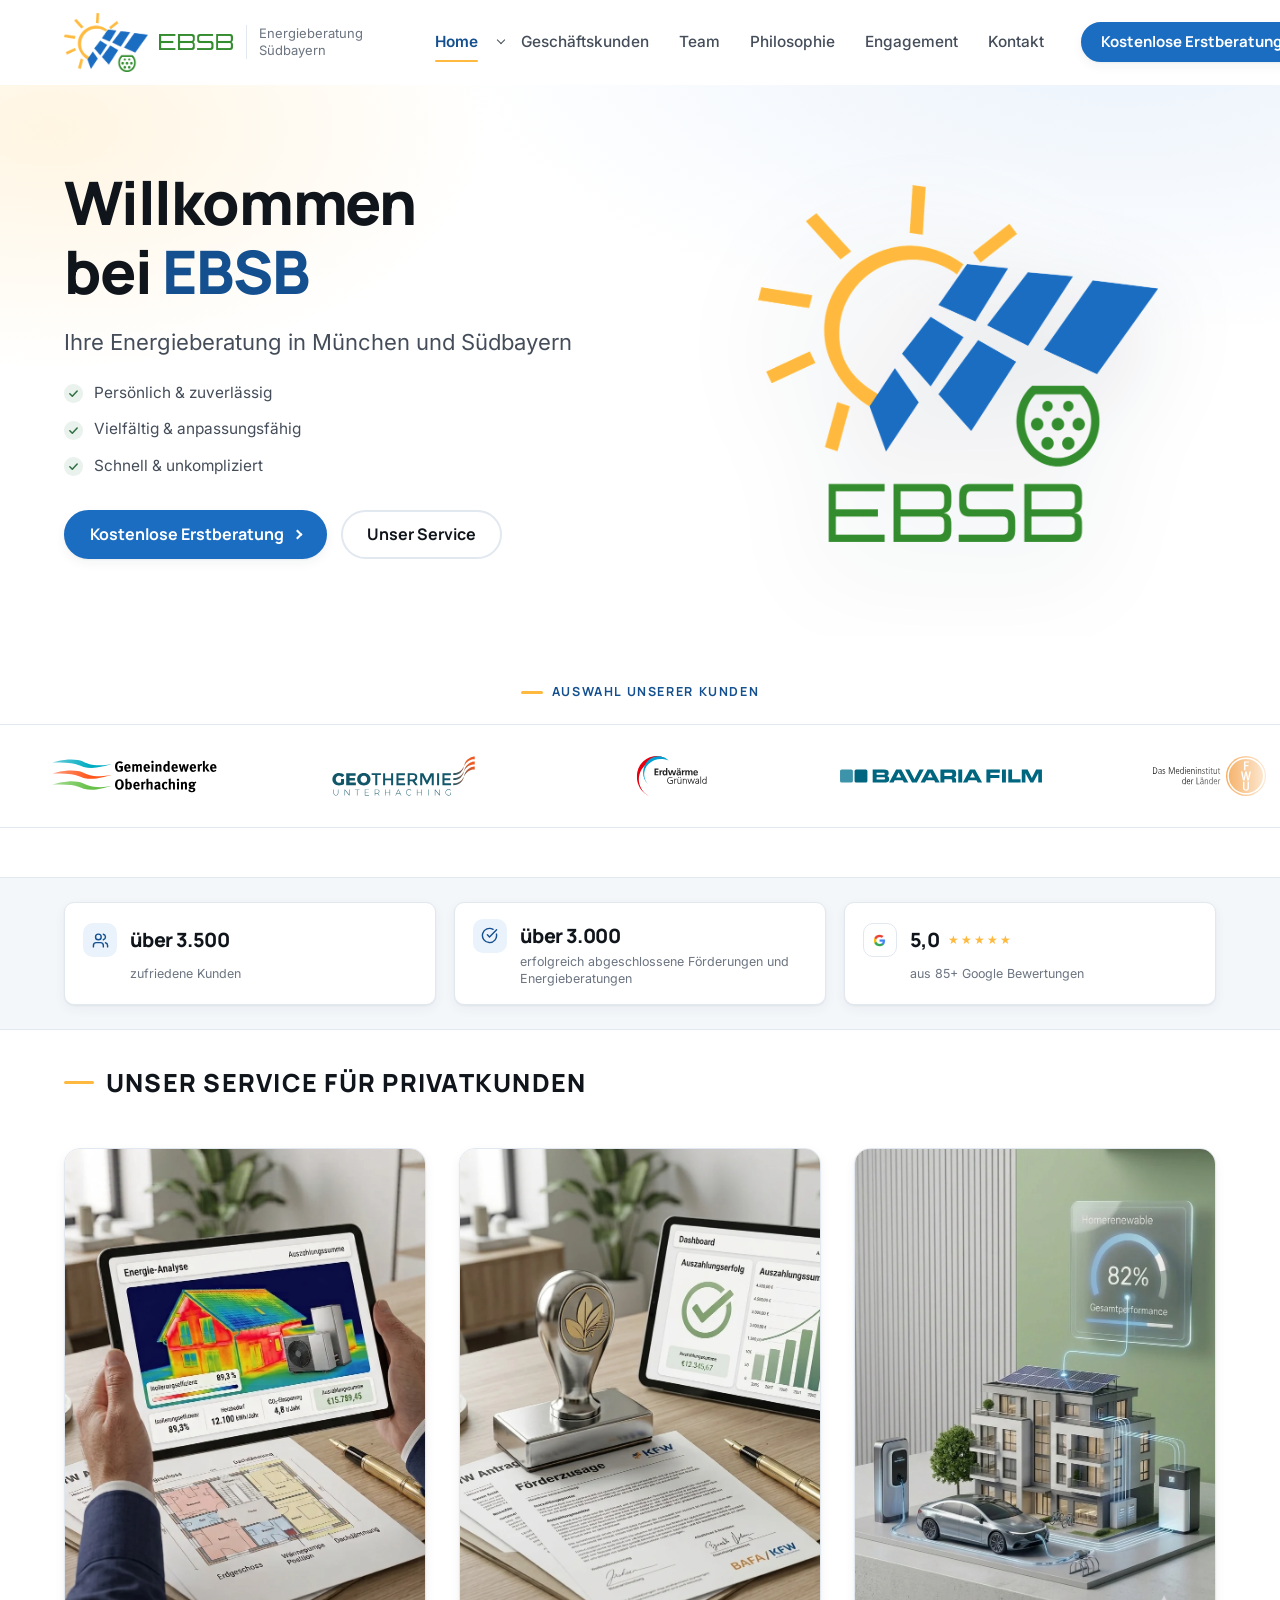
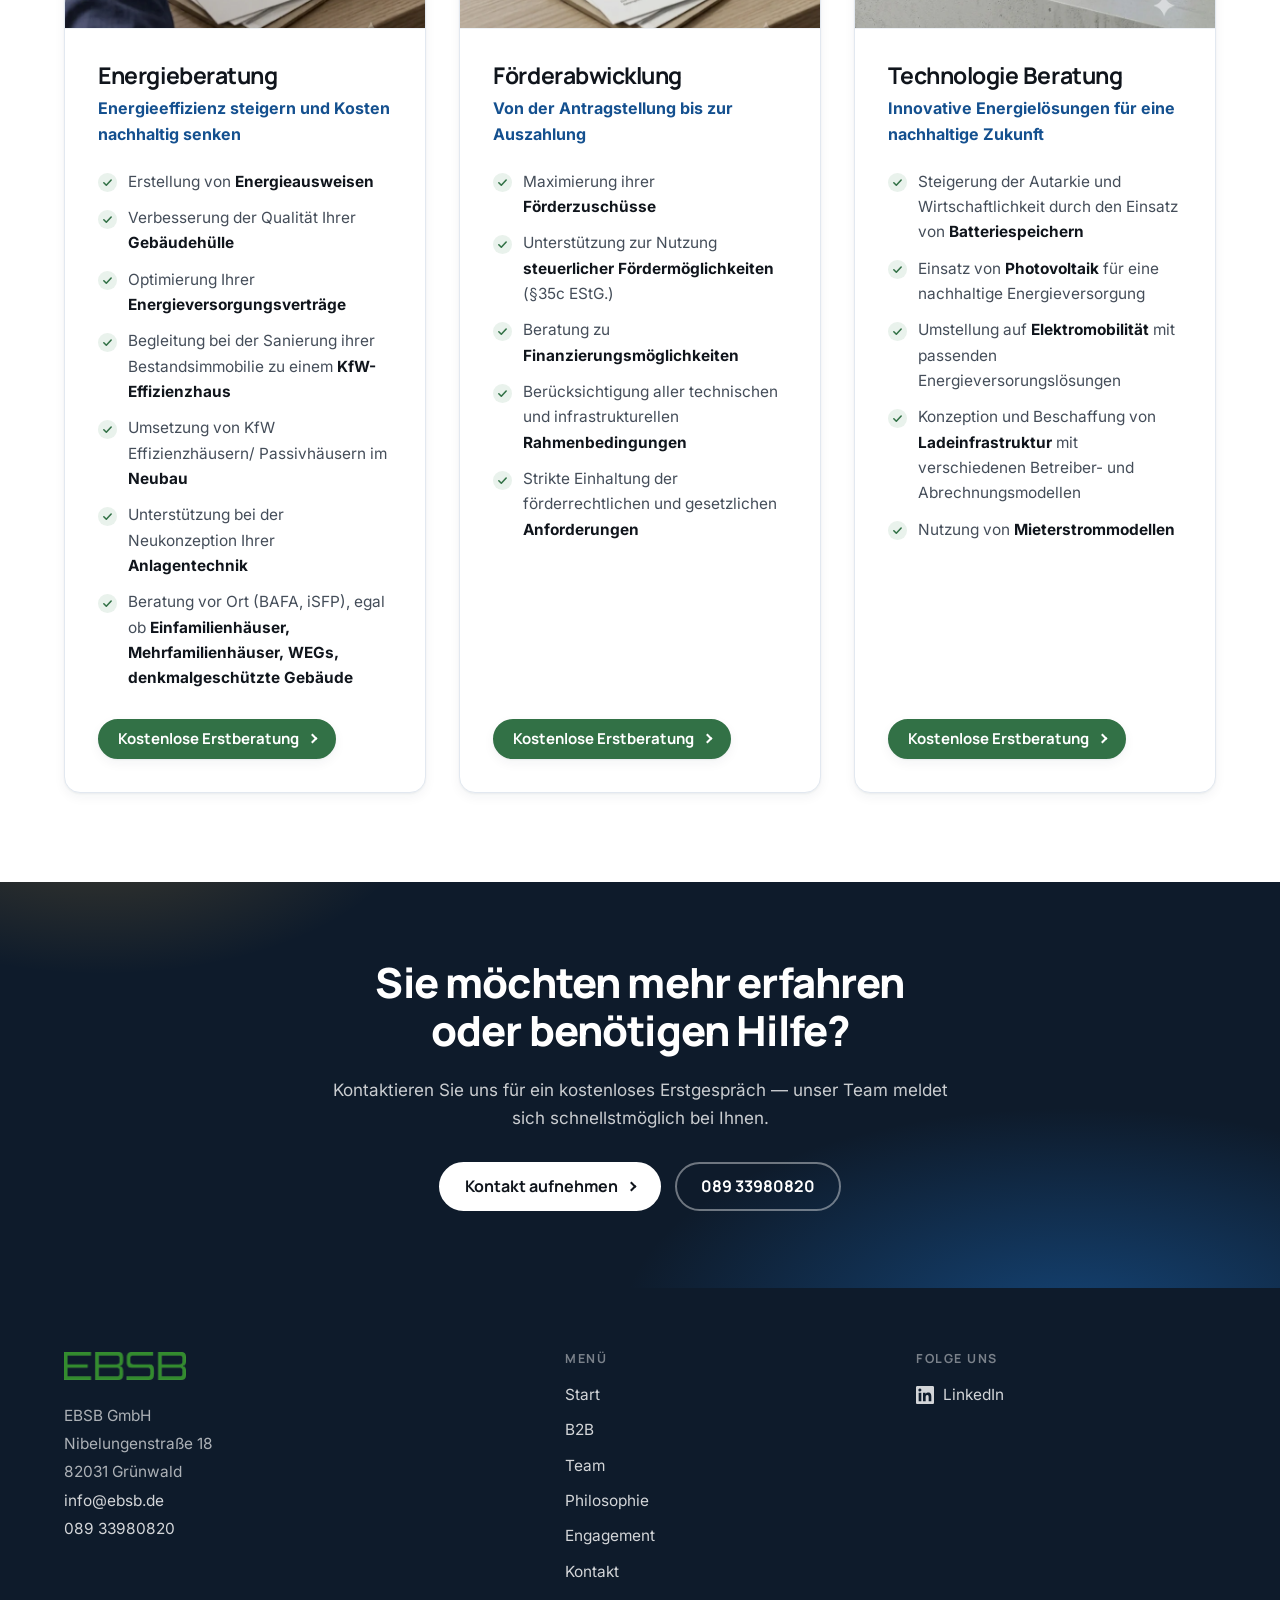
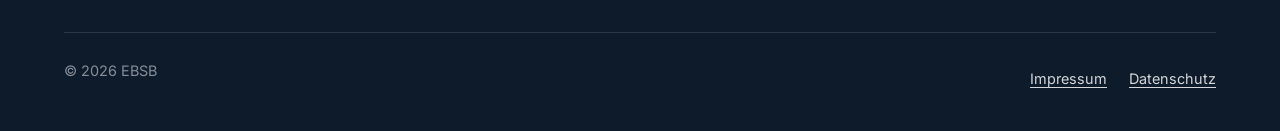
==== commit 07b8eec6: "Logo-Icon auf 2x statt 2,5x korrigiert, Schriftzug wieder Originalgroesse Co-Authored-By: Claude Son" ====
--- a/index.html
+++ b/index.html
@@ -53,8 +53,8 @@
 <header class="site-header">
   <div class="container">
     <a class="brand" href="/" aria-label="EBSB GmbH — Startseite">
-      <img class="brand-mark" src="assets/img/logo-mark.png" alt="" width="105" height="75" />
-      <img class="brand-word" src="assets/img/logo-wordmark.png" alt="EBSB" width="185" height="43" />
+      <img class="brand-mark" src="assets/img/logo-mark.png" alt="" width="84" height="60" />
+      <img class="brand-word" src="assets/img/logo-wordmark.png" alt="EBSB" width="74" height="17" />
       <span class="brand-sub">Energieberatung Südbayern</span>
     </a>
     <button class="nav-toggle" aria-label="Menü öffnen" aria-expanded="false" aria-controls="primary-nav">
--- a/assets/css/style.css
+++ b/assets/css/style.css
@@ -30,7 +30,7 @@
   --radius-sm: 10px;
   --radius-pill: 999px;
 
-  --header-h: 106px;
+  --header-h: 84px;
   --max-w: 1200px;
   --measure: 68ch;
 
@@ -301,8 +301,8 @@
 
 .brand { display: flex; align-items: center; gap: 11px; flex-shrink: 0; }
 .brand:hover { text-decoration: none; }
-.brand img.brand-mark { width: 105px; }
-.brand img.brand-word { width: 185px; }
+.brand img.brand-mark { width: 84px; }
+.brand img.brand-word { width: 74px; }
 .brand-sub {
   display: none;
   padding-left: 12px;
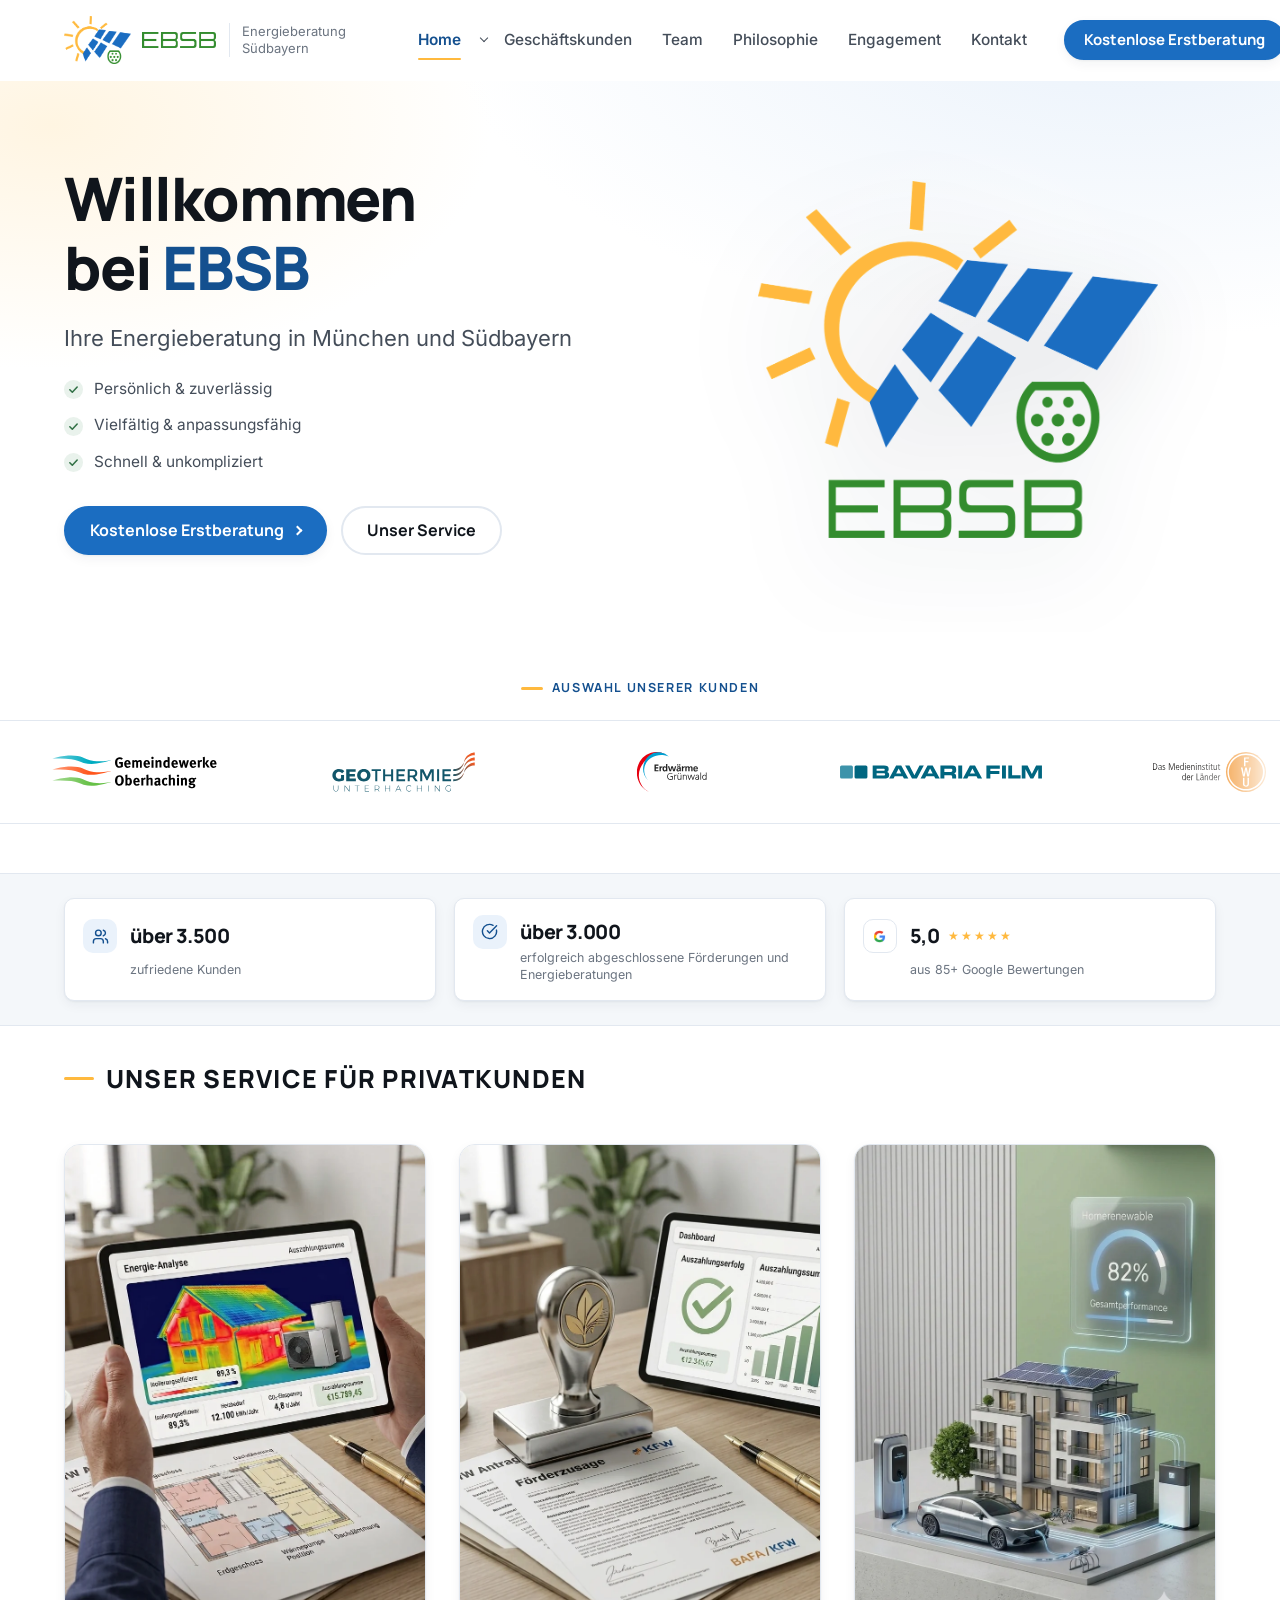
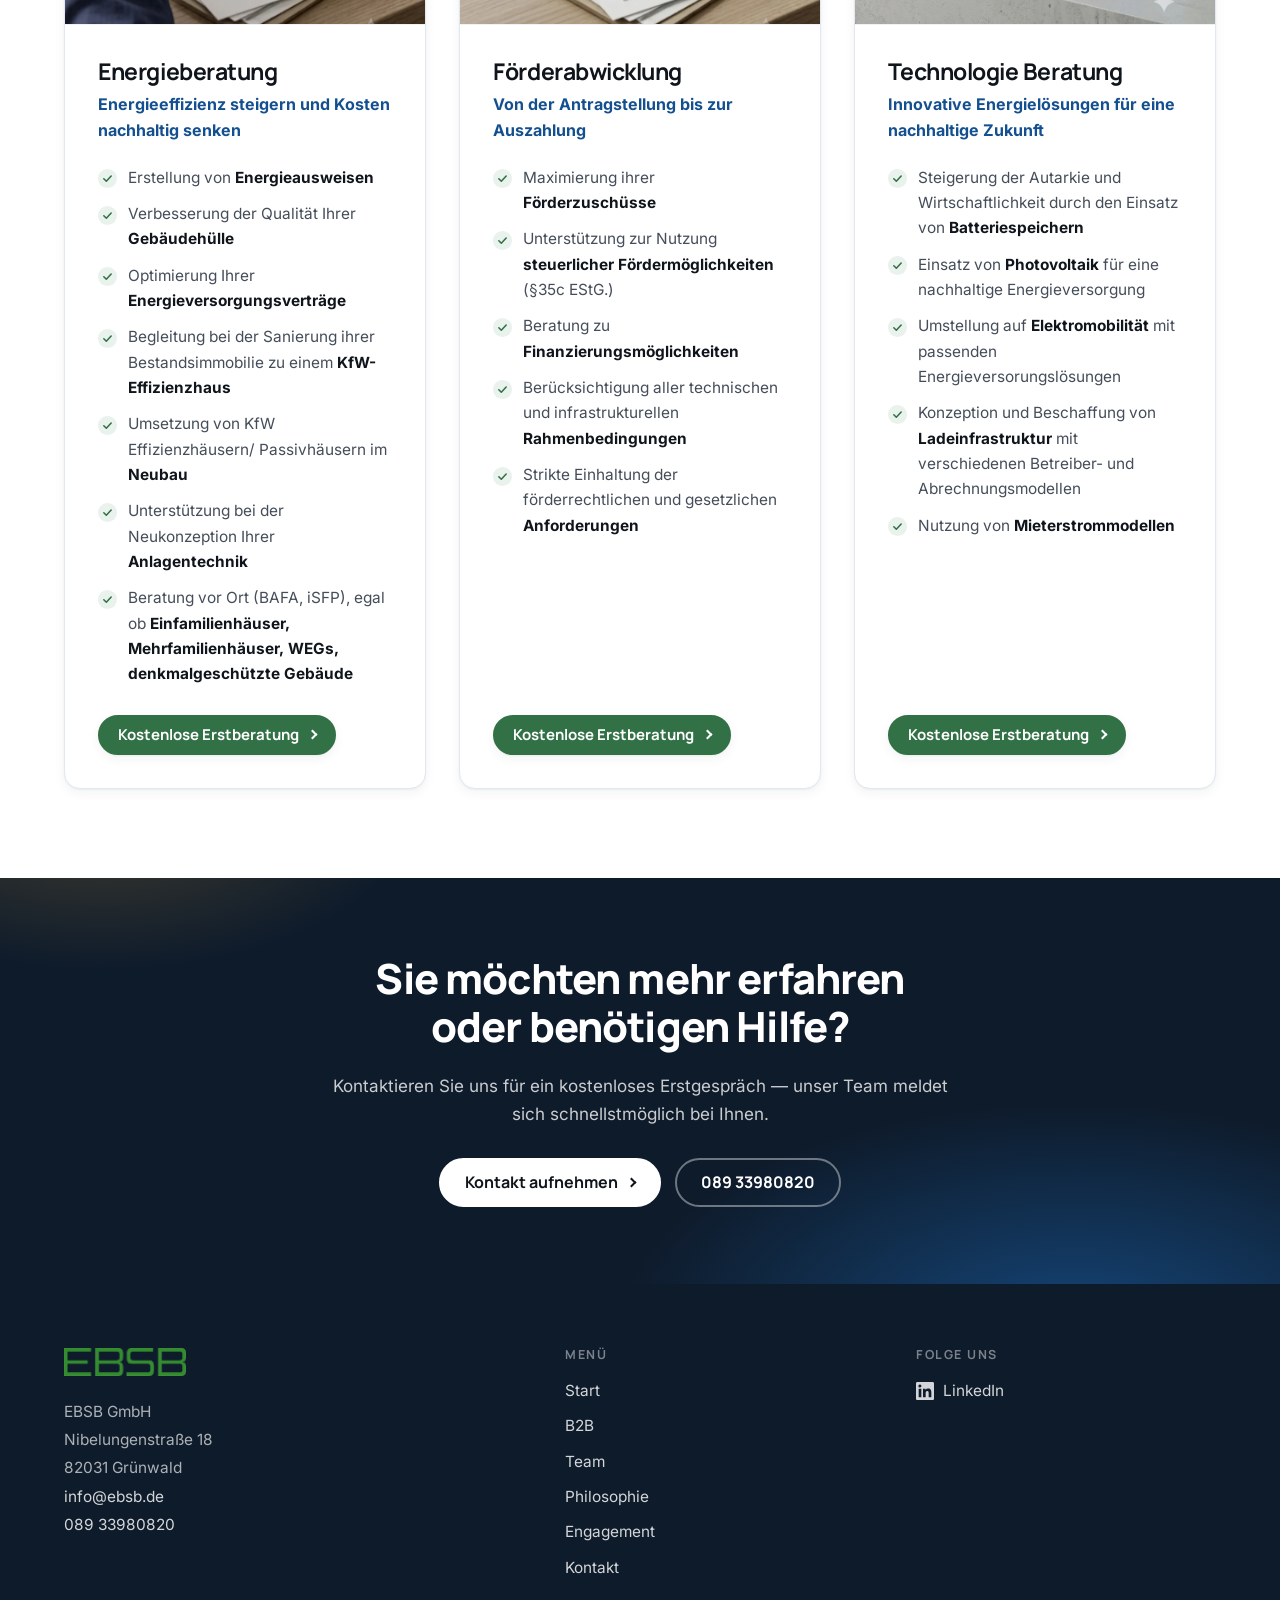
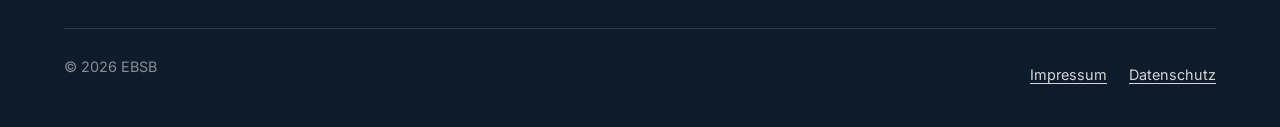
==== commit 09431d14: "Logo-Icon 20% kleiner Co-Authored-By: Claude Sonnet 5 <noreply@anthropic.com> Claude-Session: https:" ====
--- a/index.html
+++ b/index.html
@@ -53,7 +53,7 @@
 <header class="site-header">
   <div class="container">
     <a class="brand" href="/" aria-label="EBSB GmbH — Startseite">
-      <img class="brand-mark" src="assets/img/logo-mark.png" alt="" width="84" height="60" />
+      <img class="brand-mark" src="assets/img/logo-mark.png" alt="" width="67" height="48" />
       <img class="brand-word" src="assets/img/logo-wordmark.png" alt="EBSB" width="74" height="17" />
       <span class="brand-sub">Energieberatung Südbayern</span>
     </a>
--- a/assets/css/style.css
+++ b/assets/css/style.css
@@ -30,7 +30,7 @@
   --radius-sm: 10px;
   --radius-pill: 999px;
 
-  --header-h: 84px;
+  --header-h: 80px;
   --max-w: 1200px;
   --measure: 68ch;
 
@@ -301,7 +301,7 @@
 
 .brand { display: flex; align-items: center; gap: 11px; flex-shrink: 0; }
 .brand:hover { text-decoration: none; }
-.brand img.brand-mark { width: 84px; }
+.brand img.brand-mark { width: 67px; }
 .brand img.brand-word { width: 74px; }
 .brand-sub {
   display: none;
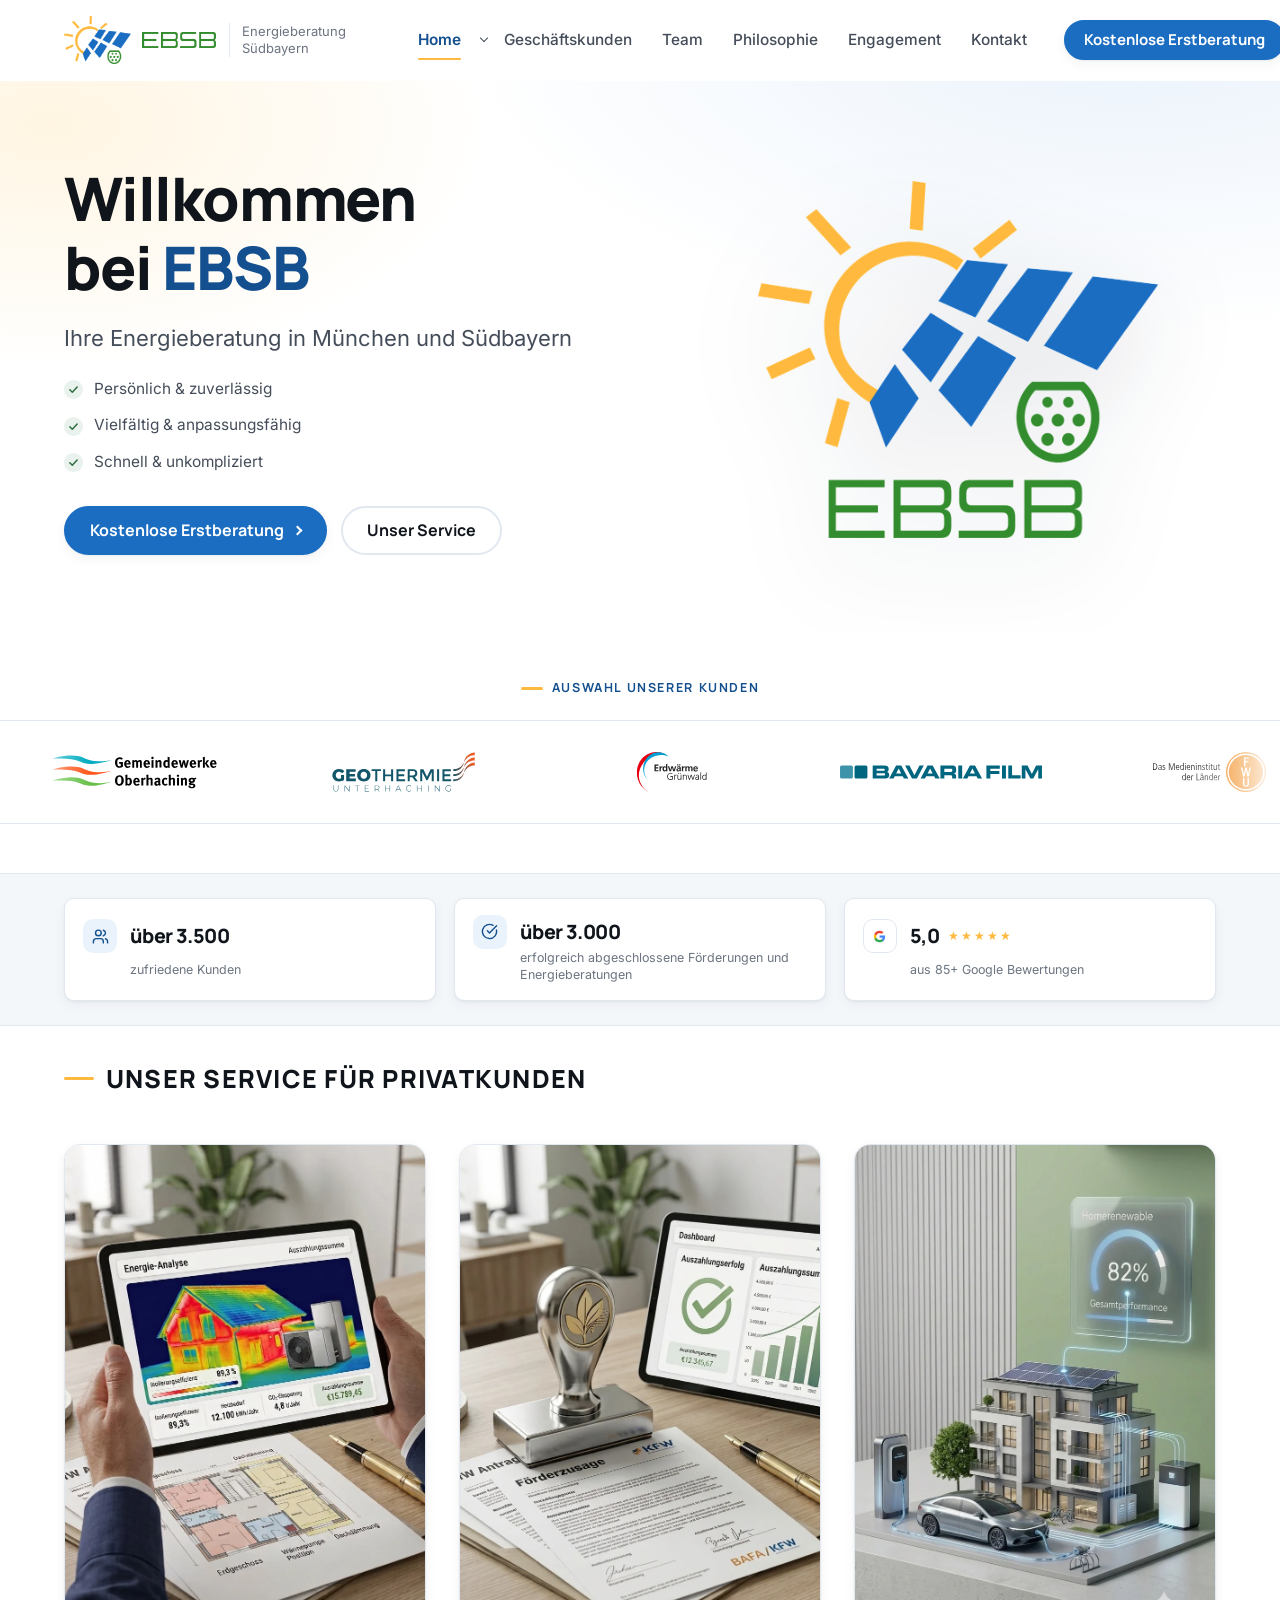
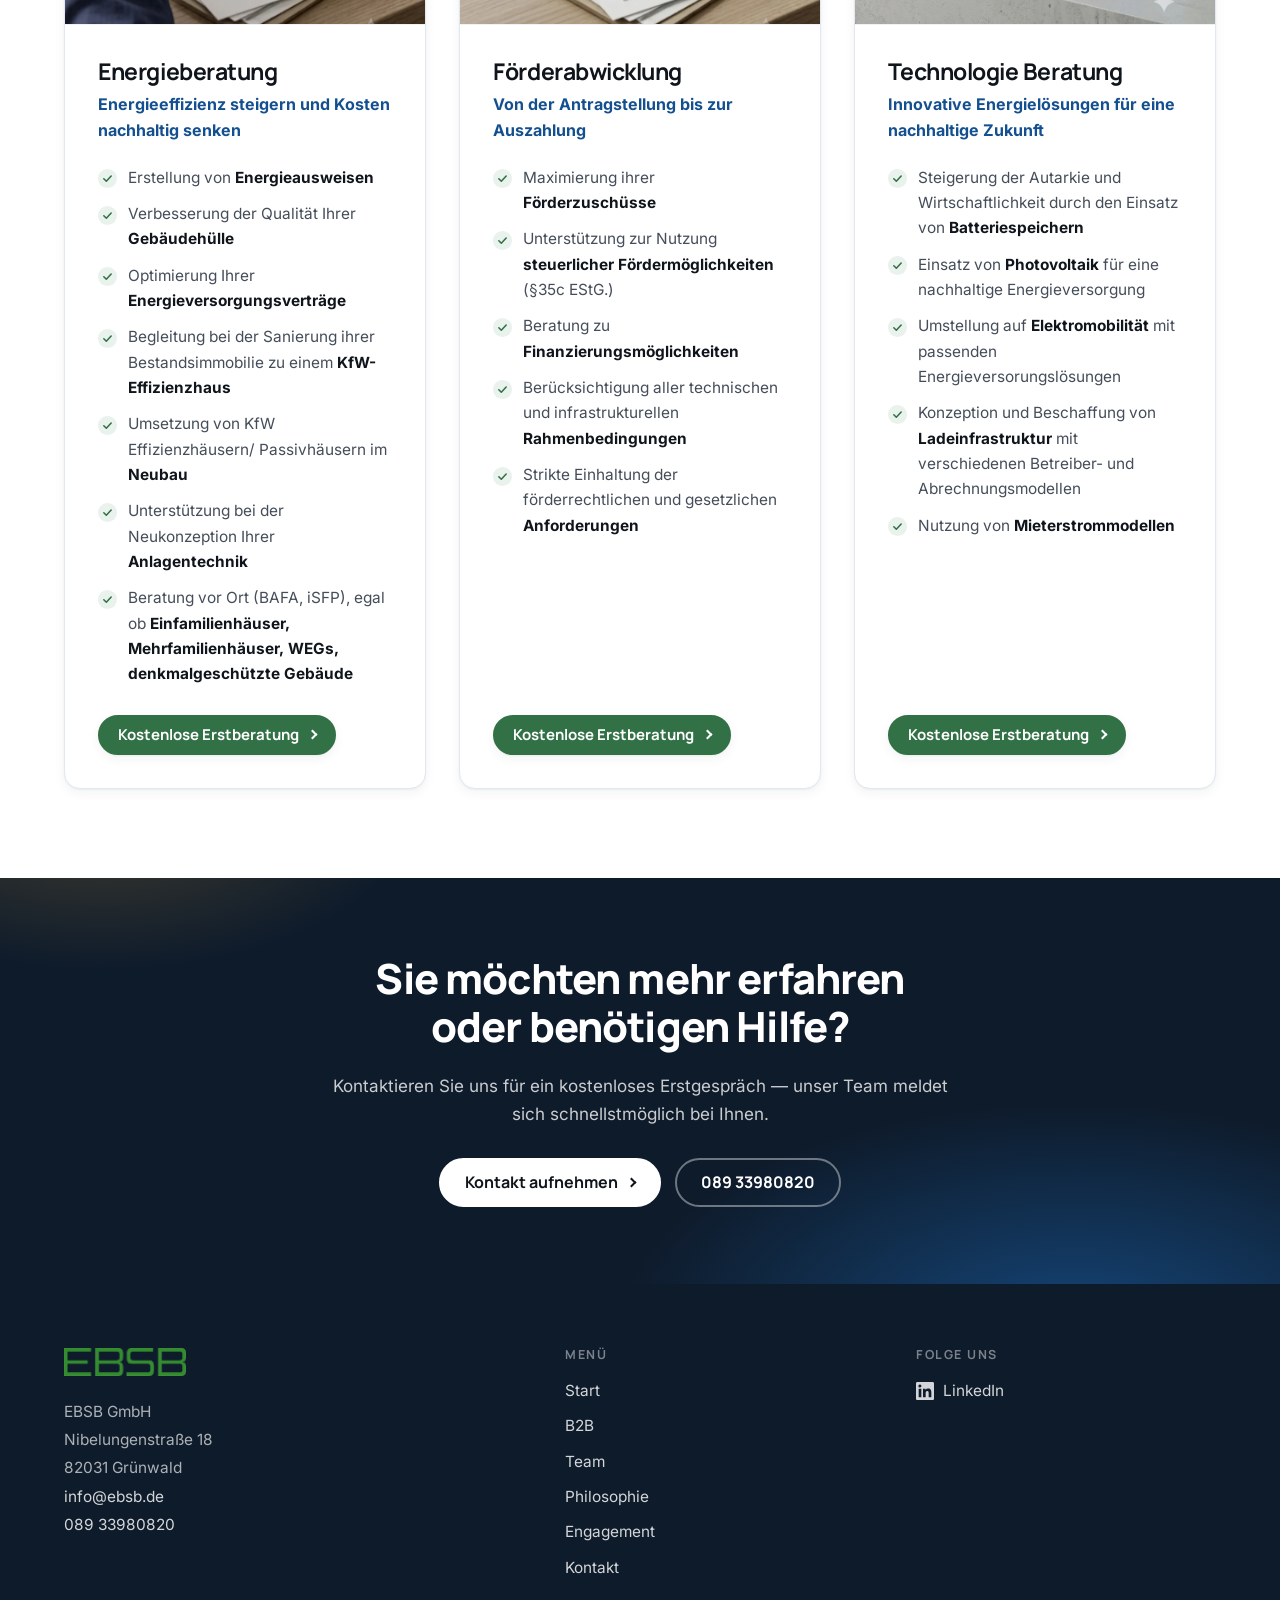
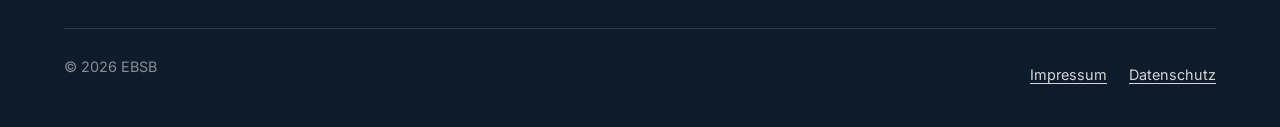
==== commit cfd05e4e: "LinkedIn-Footerlink auf ebsb-de statt bs-energie-com korrigiert Co-Authored-By: Claude Sonnet 5 <nor" ====
--- a/index.html
+++ b/index.html
@@ -298,7 +298,7 @@
         <h2 id="footer-social">Folge uns</h2>
         <ul aria-labelledby="footer-social">
           <li>
-            <a class="social" href="https://www.linkedin.com/company/bs-energie-com/" target="_blank" rel="noopener noreferrer">
+            <a class="social" href="https://www.linkedin.com/company/ebsb-de" target="_blank" rel="noopener noreferrer">
               <svg viewBox="0 0 24 24" fill="currentColor" aria-hidden="true"><path d="M20.45 20.45h-3.56v-5.57c0-1.33-.02-3.04-1.85-3.04-1.85 0-2.14 1.45-2.14 2.94v5.67H9.35V9h3.41v1.56h.05a3.74 3.74 0 0 1 3.37-1.85c3.6 0 4.27 2.37 4.27 5.46v6.28zM5.34 7.43a2.07 2.07 0 1 1 0-4.13 2.07 2.07 0 0 1 0 4.13zM7.12 20.45H3.55V9h3.57v11.45zM22.22 0H1.77C.79 0 0 .77 0 1.72v20.56C0 23.23.79 24 1.77 24h20.45c.98 0 1.78-.77 1.78-1.72V1.72C24 .77 23.2 0 22.22 0z"/></svg>
               LinkedIn
             </a>
--- a/assets/css/style.css
+++ b/assets/css/style.css
@@ -523,13 +523,6 @@
 }
 
 .hero-figure { position: relative; display: grid; place-items: center; }
-.hero-figure::before {
-  content: "";
-  position: absolute;
-  inset: -8% 2%;
-  border-radius: 50%;
-  background: radial-gradient(circle, rgba(255,255,255,.92) 0%, rgba(255,255,255,0) 68%);
-}
 .hero-figure img {
   position: relative;
   width: min(100%, 400px);
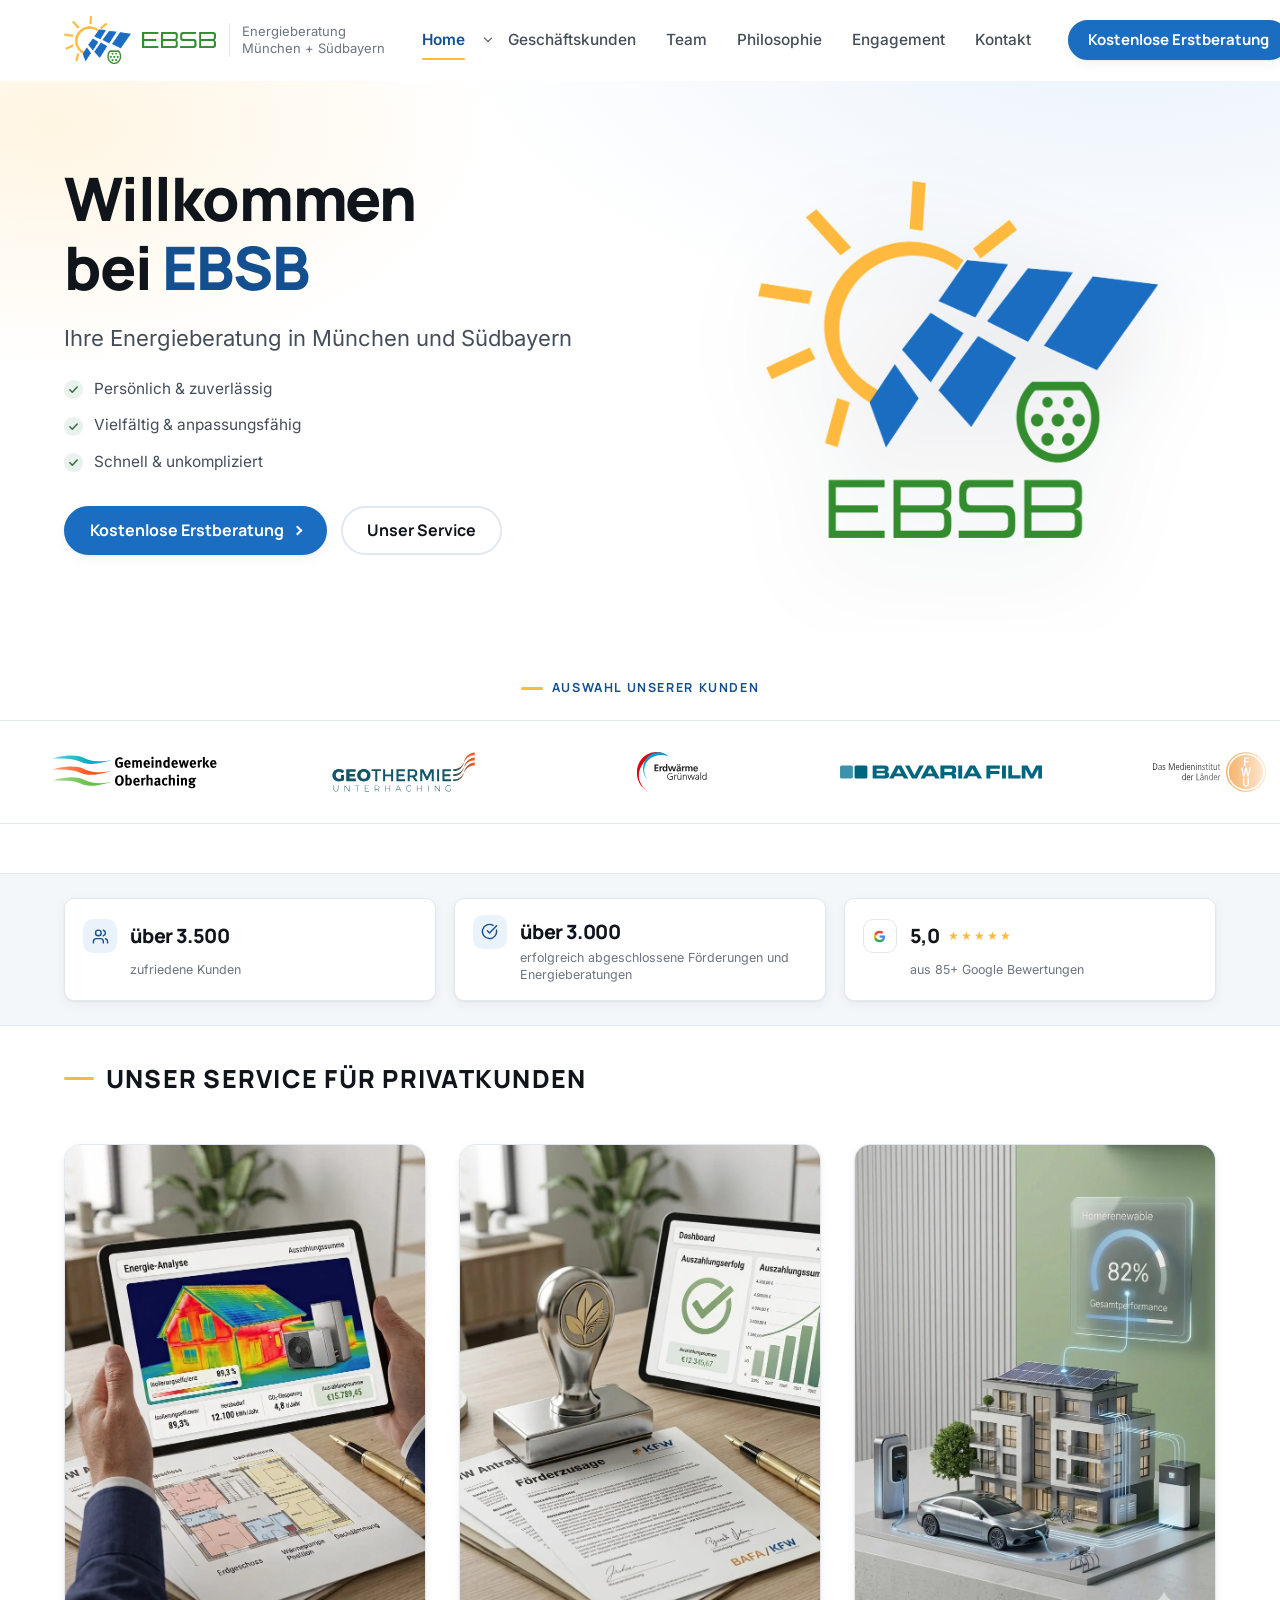
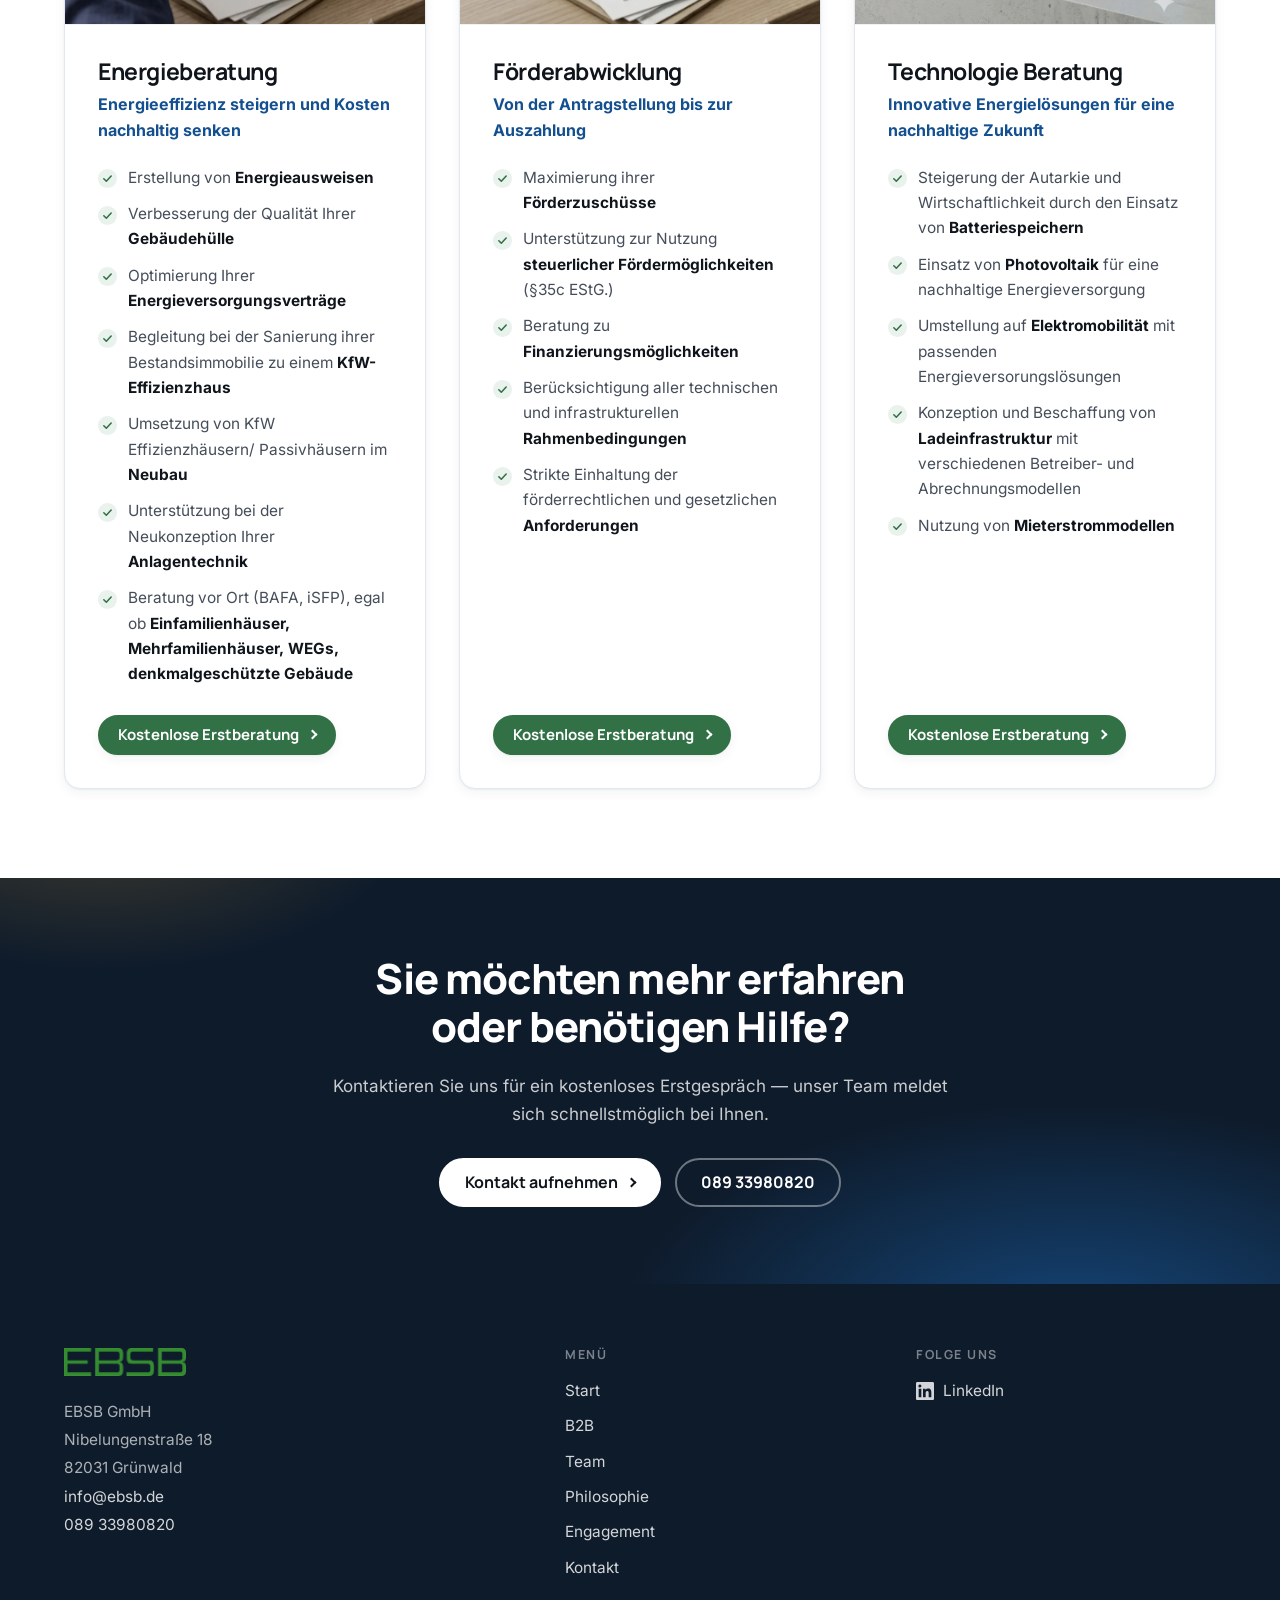
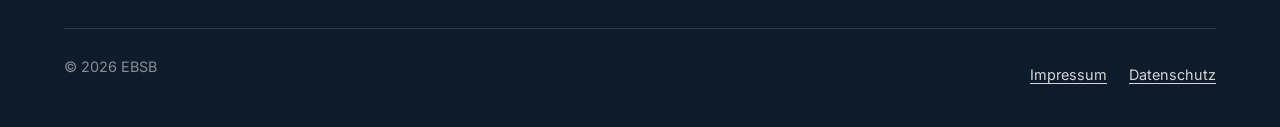
==== commit 1d906112: "Header-Ribbon: Energieberatung München + Südbayern zweizeilig Co-Authored-By: Claude Sonnet 5 <norep" ====
--- a/index.html
+++ b/index.html
@@ -19,7 +19,7 @@
 <link rel="preload" href="assets/fonts/inter-latin.woff2" as="font" type="font/woff2" crossorigin />
 <link rel="preload" href="assets/fonts/manrope-latin.woff2" as="font" type="font/woff2" crossorigin />
 <link rel="stylesheet" href="assets/css/fonts.css" />
-<link rel="stylesheet" href="assets/css/style.css?v=20260911b" />
+<link rel="stylesheet" href="assets/css/style.css?v=20260915" />
 <script type="application/ld+json">
 {
   "@context": "https://schema.org",
@@ -55,7 +55,7 @@
     <a class="brand" href="/" aria-label="EBSB GmbH — Startseite">
       <img class="brand-mark" src="assets/img/logo-mark.png" alt="" width="67" height="48" />
       <img class="brand-word" src="assets/img/logo-wordmark.png" alt="EBSB" width="74" height="17" />
-      <span class="brand-sub">Energieberatung Südbayern</span>
+      <span class="brand-sub">Energieberatung<br>München + Südbayern</span>
     </a>
     <button class="nav-toggle" aria-label="Menü öffnen" aria-expanded="false" aria-controls="primary-nav">
       <span></span><span></span><span></span>
--- a/assets/css/style.css
+++ b/assets/css/style.css
@@ -311,7 +311,7 @@
   font-size: .8125rem;
   line-height: 1.3;
   color: var(--muted);
-  max-width: 152px;
+  max-width: 172px;
 }
 @media (min-width: 1120px) { .brand-sub { display: block; } }
 
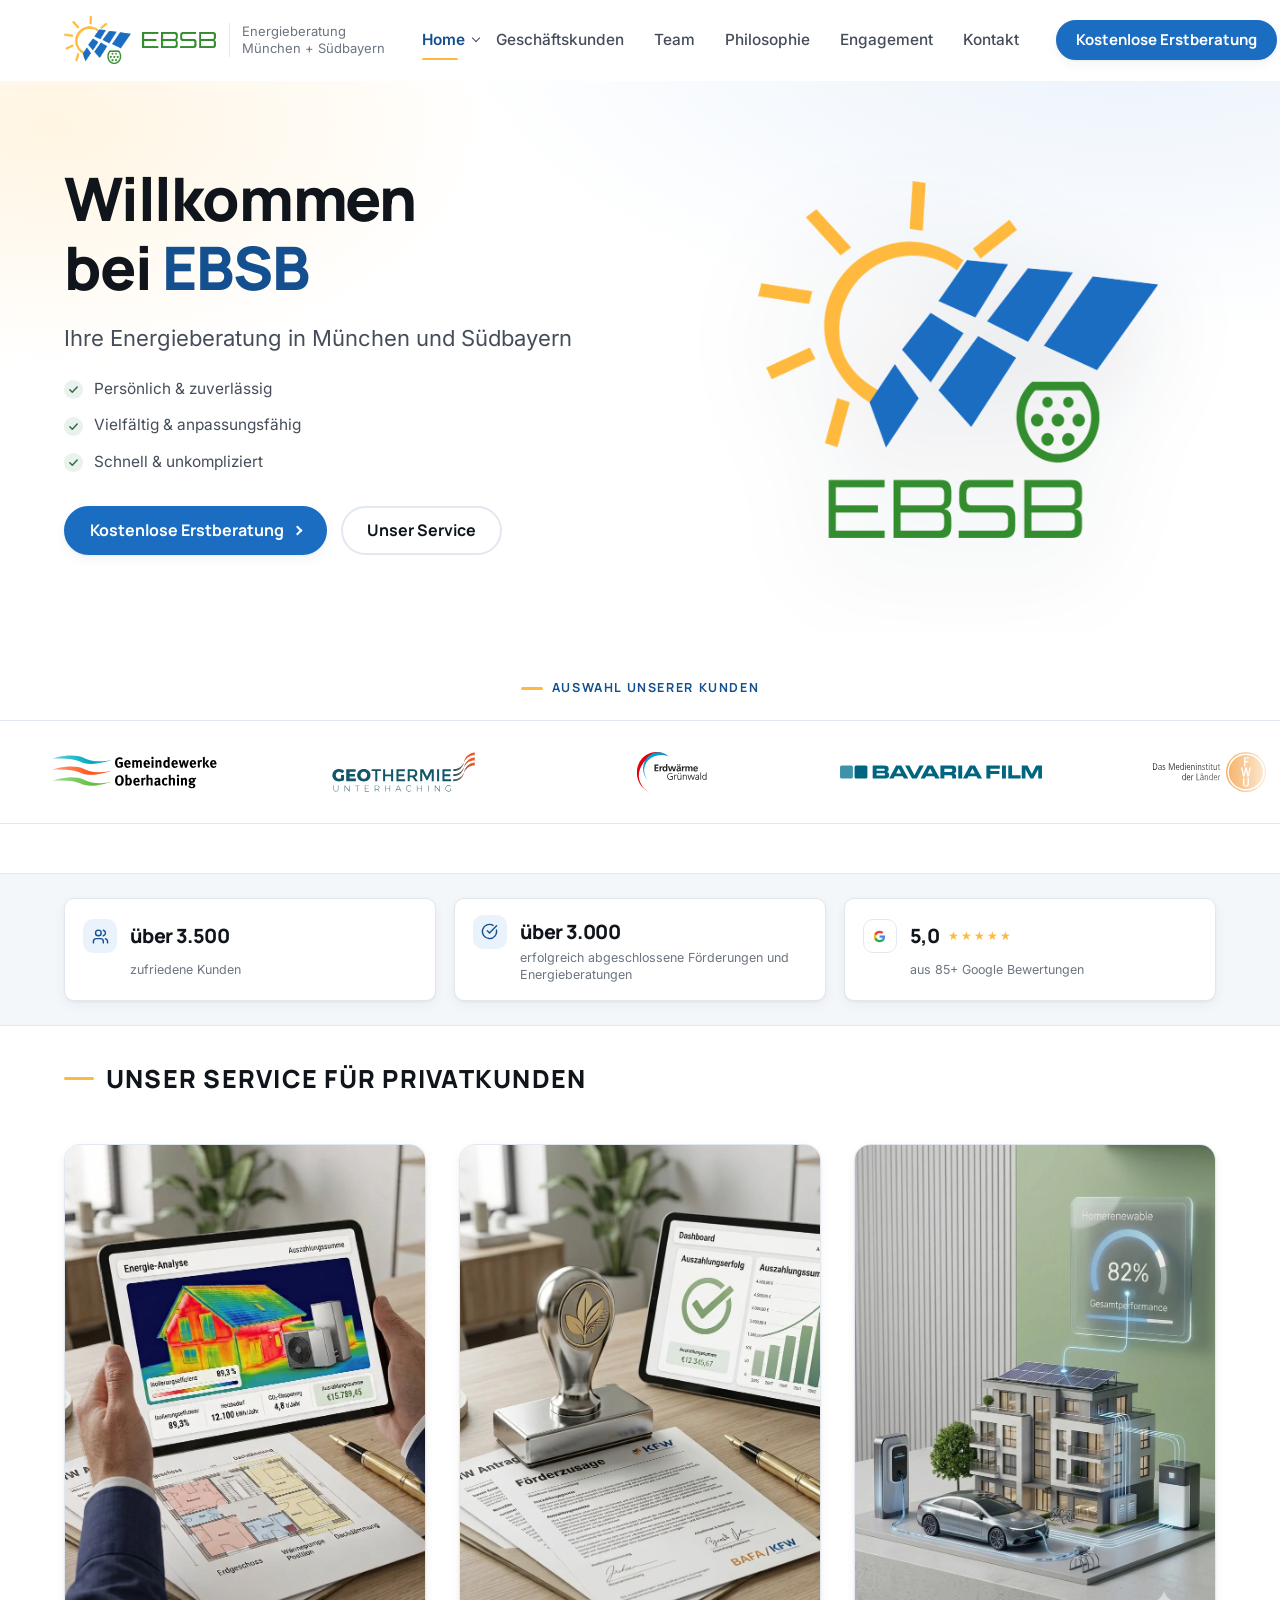
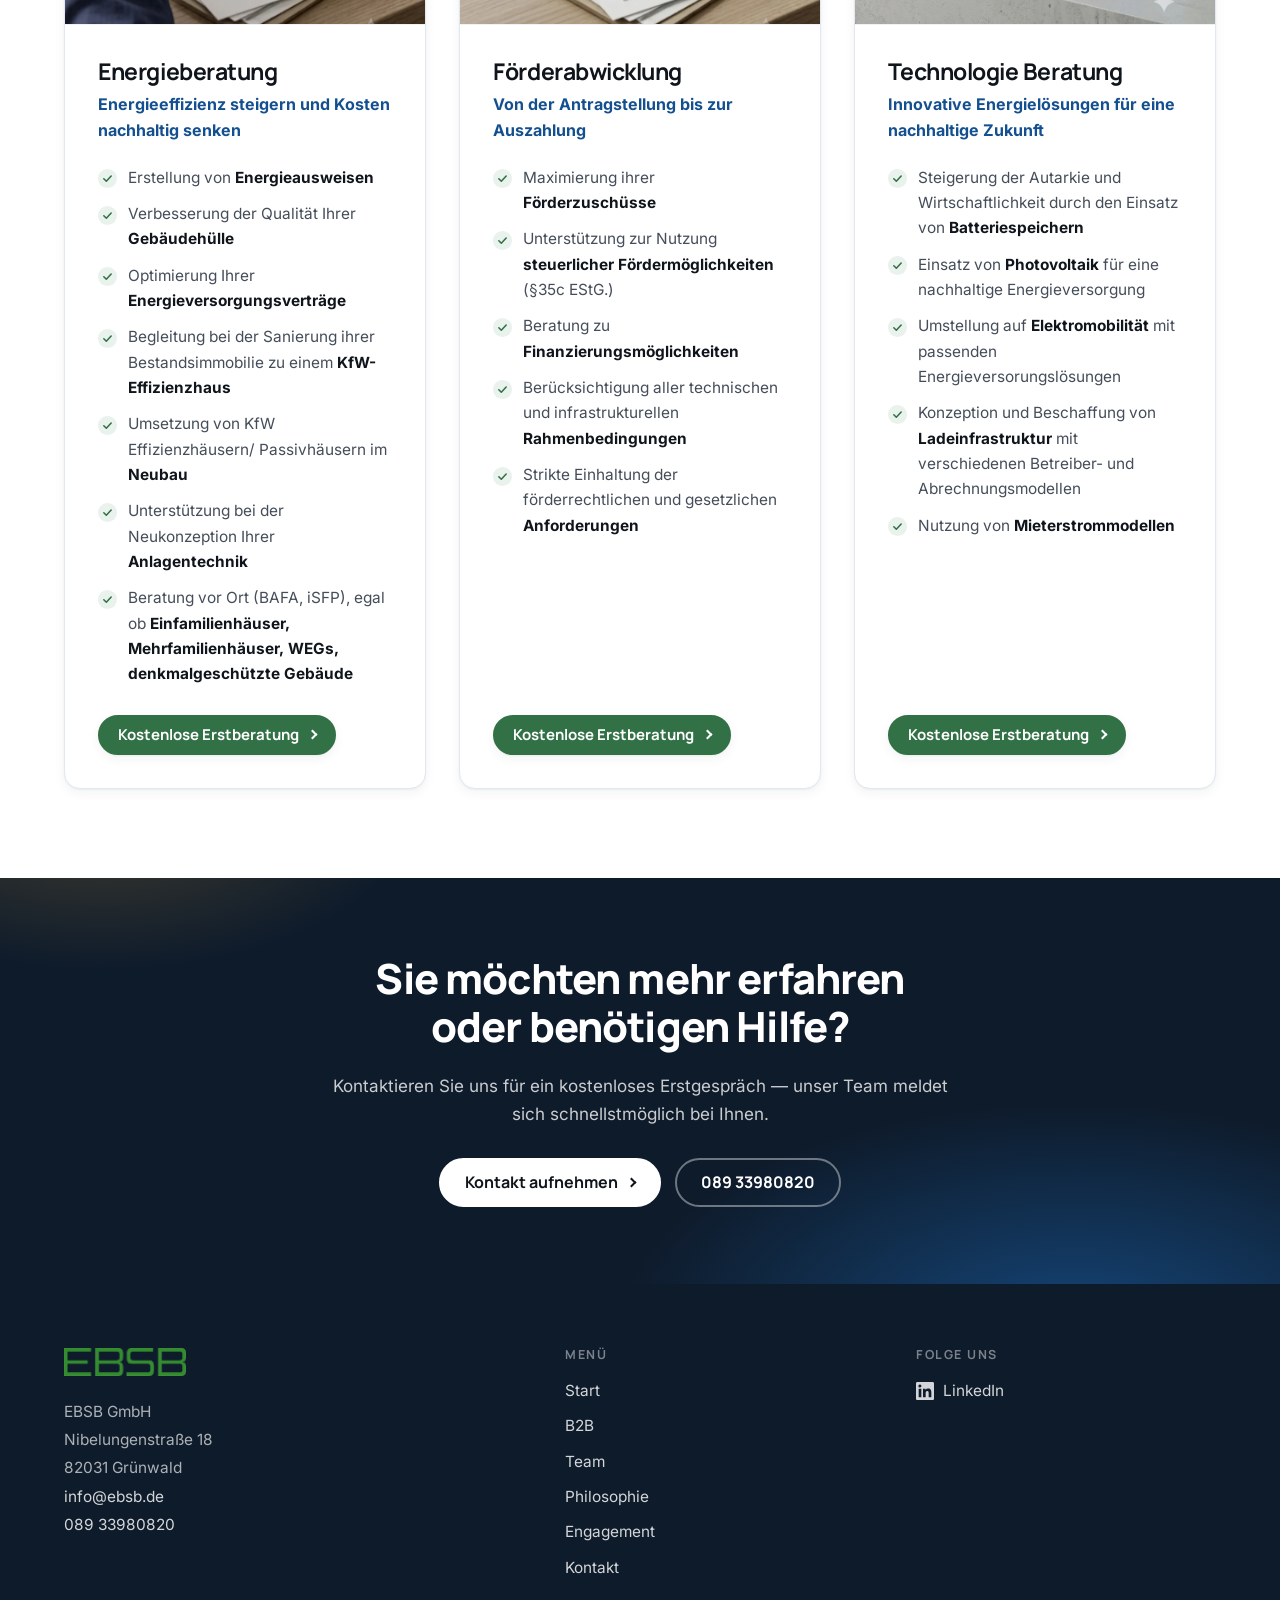
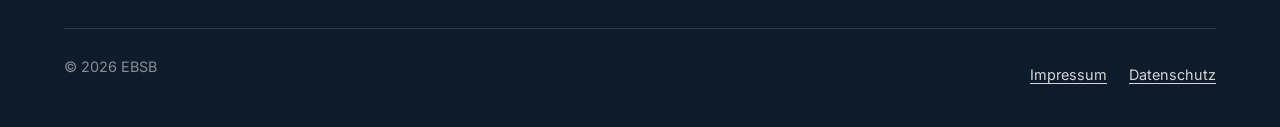
==== commit f2c0db7e: "Dropdown-Pfeil bei Home naeher an den Text geruecckt Co-Authored-By: Claude Sonnet 5 <noreply@anthro" ====
--- a/index.html
+++ b/index.html
@@ -19,7 +19,7 @@
 <link rel="preload" href="assets/fonts/inter-latin.woff2" as="font" type="font/woff2" crossorigin />
 <link rel="preload" href="assets/fonts/manrope-latin.woff2" as="font" type="font/woff2" crossorigin />
 <link rel="stylesheet" href="assets/css/fonts.css" />
-<link rel="stylesheet" href="assets/css/style.css?v=20260915" />
+<link rel="stylesheet" href="assets/css/style.css?v=20260915b" />
 <script type="application/ld+json">
 {
   "@context": "https://schema.org",
--- a/assets/css/style.css
+++ b/assets/css/style.css
@@ -349,14 +349,12 @@
    das aufgeklappte Untermenue selbst) loest das Hover-Aufklappen aus, nicht
    der "Home"-Text - der bleibt ein normaler Link zur Startseite. */
 .main-nav .has-sub { position: relative; display: flex; align-items: stretch; }
+.main-nav .has-sub > a { padding-right: 6px; }
 .main-nav .caret-btn {
   display: inline-flex;
   align-items: center;
   justify-content: center;
-  /* Gleicher horizontaler Platz wie frueher der "gap: 7px" vor dem Pfeil im
-     Link - so bleiben Pfeil, Untermenue und alle folgenden Nav-Punkte exakt
-     an derselben Stelle wie vor der Trennung von Link und Button. */
-  padding: 0 0 0 7px;
+  padding: 0 0 0 2px;
   margin: 0;
   border: 0;
   background: none;
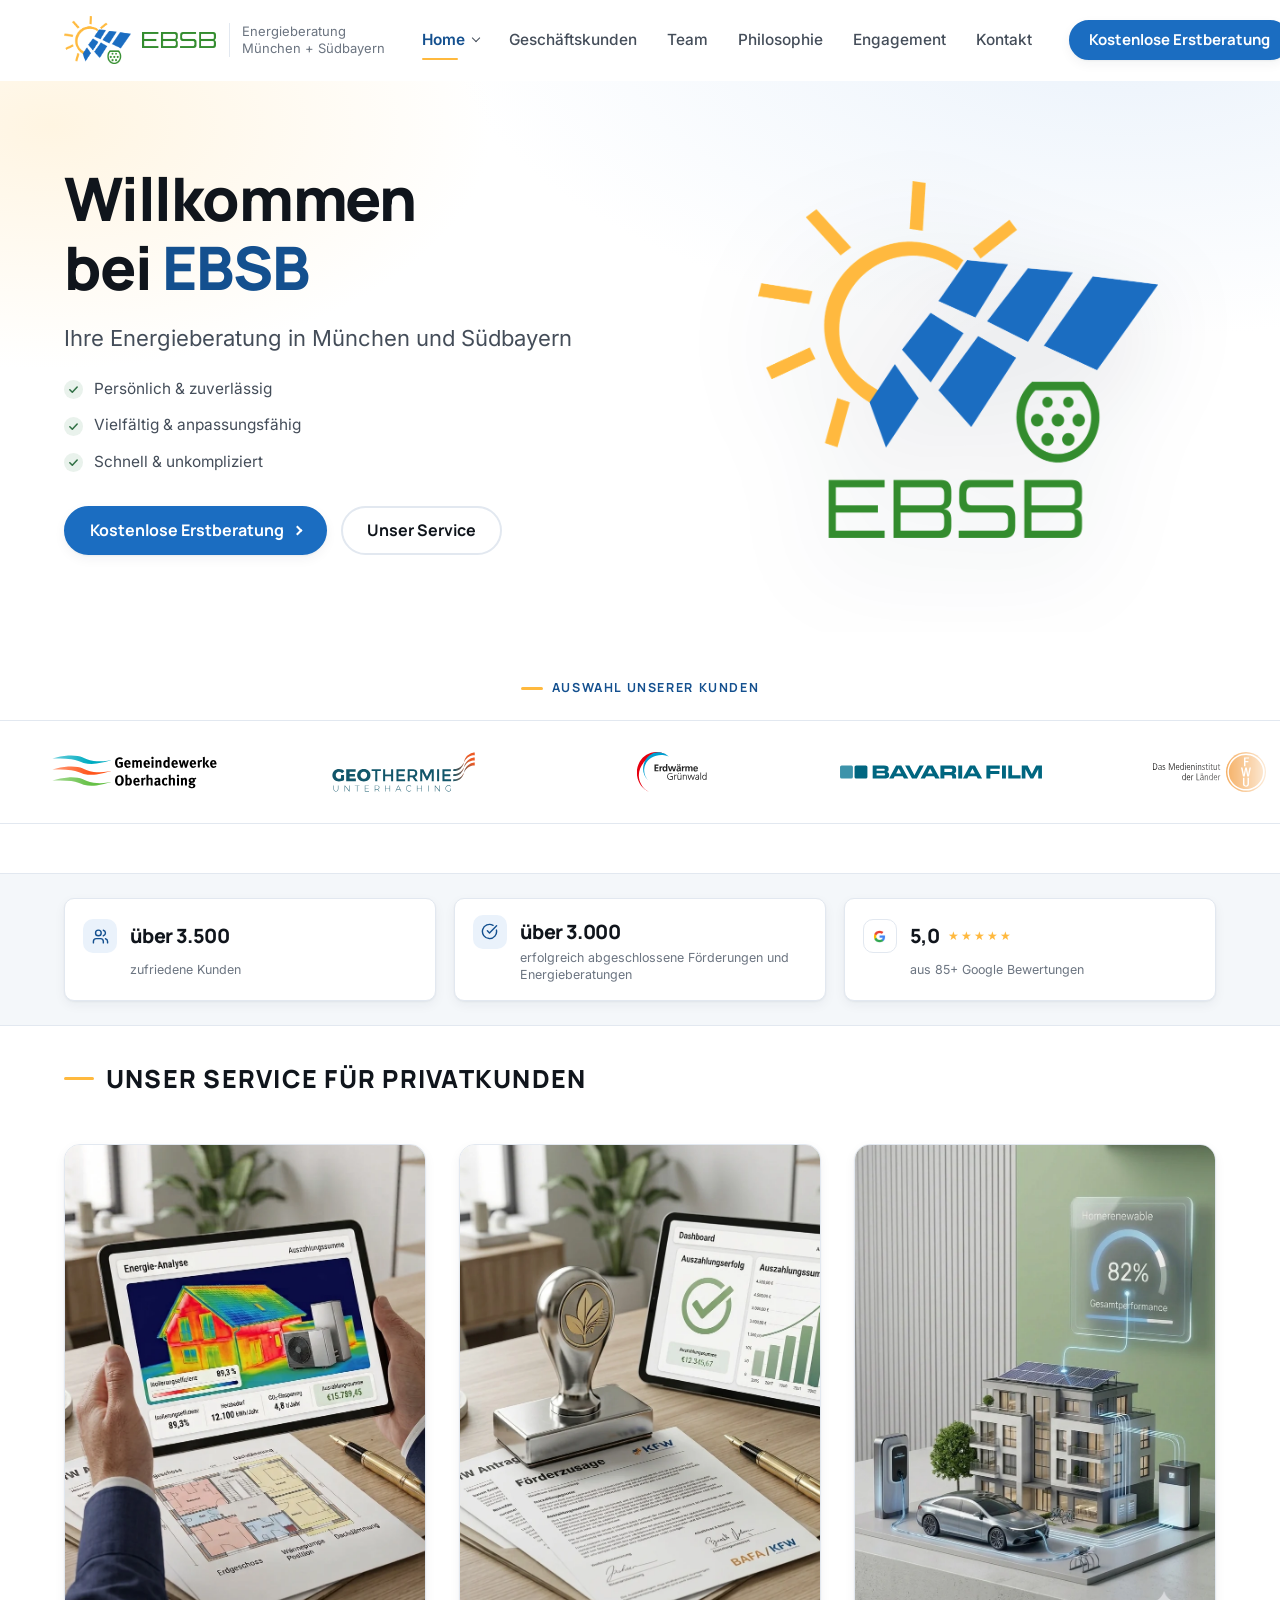
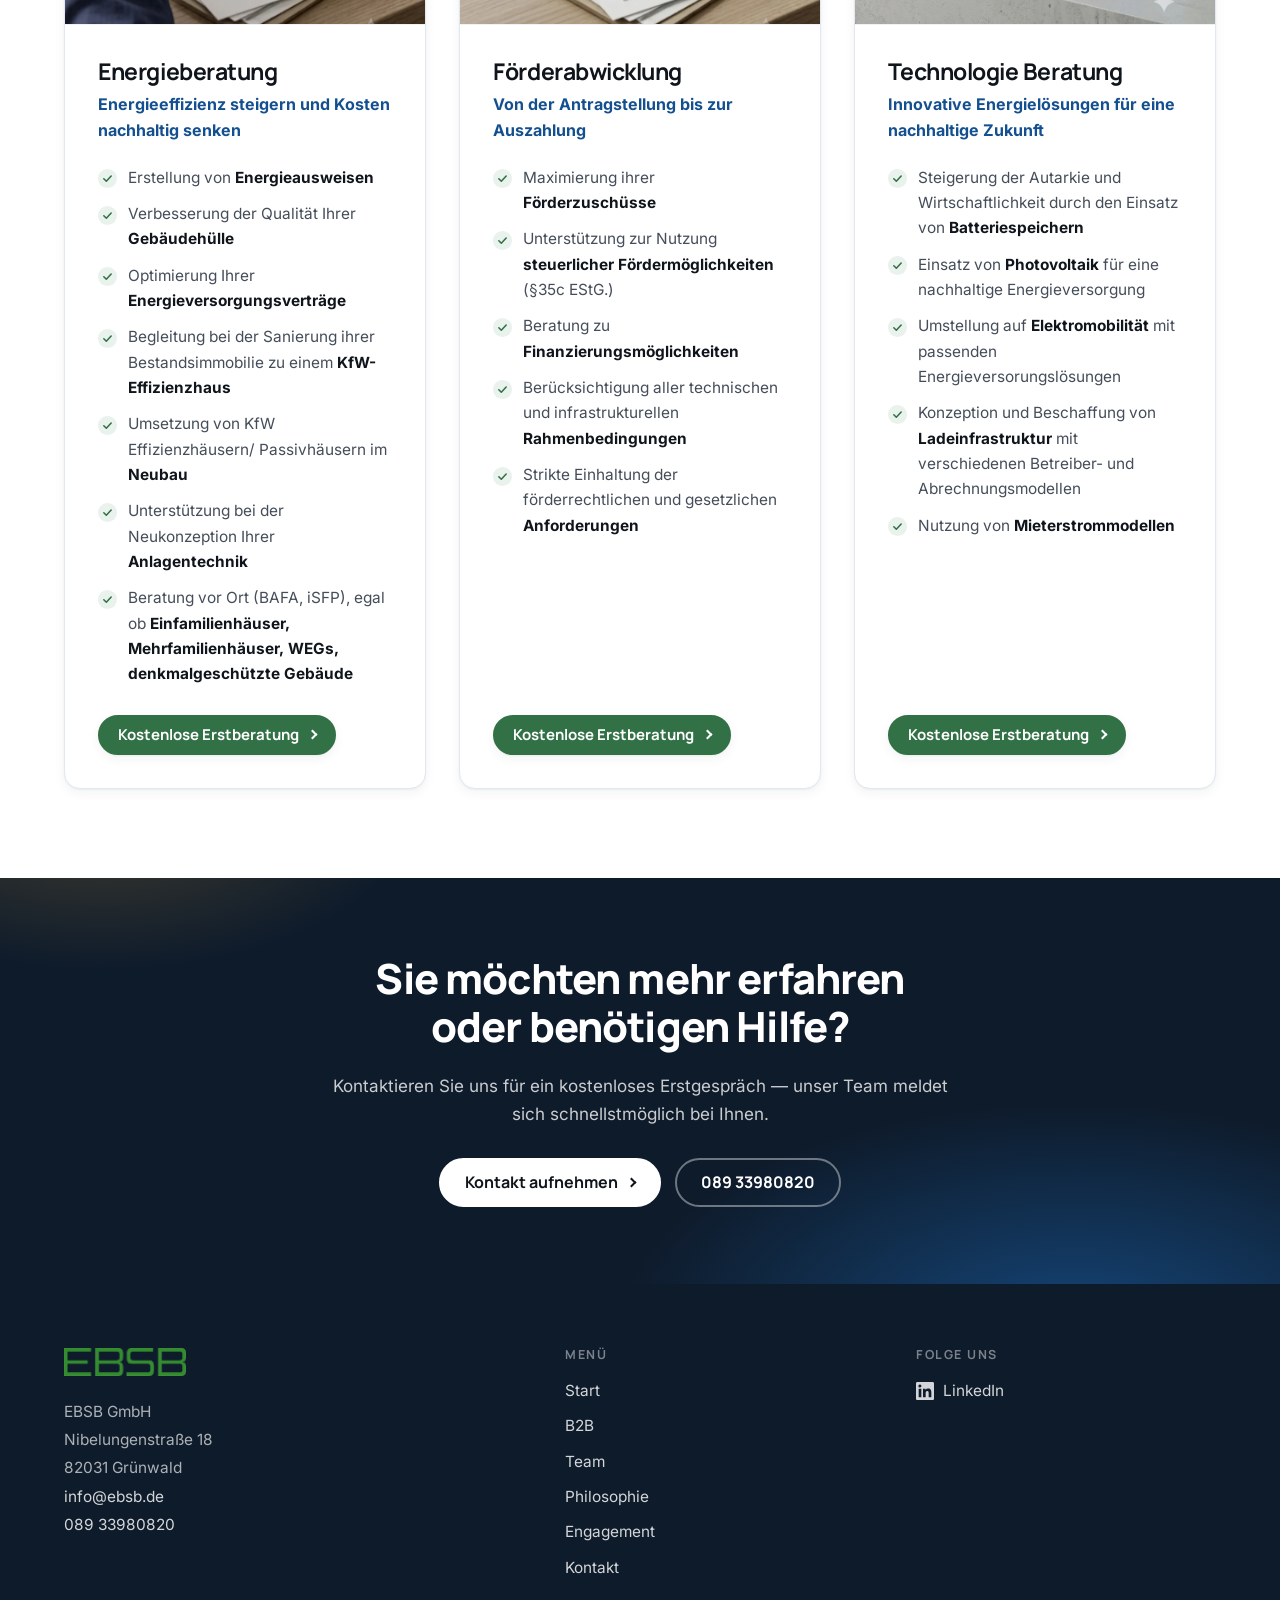
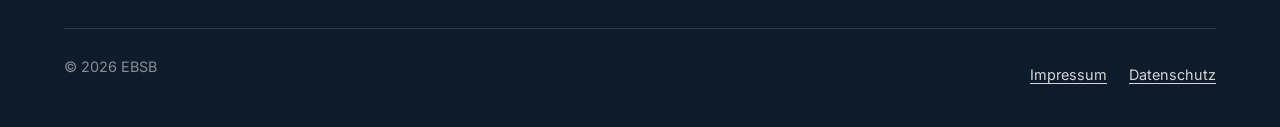
==== commit 458c0f52: "Abstand Dropdown-Pfeil zu Geschaeftskunden an restliche Nav-Punkte angeglichen Co-Authored-By: Claud" ====
--- a/index.html
+++ b/index.html
@@ -19,7 +19,7 @@
 <link rel="preload" href="assets/fonts/inter-latin.woff2" as="font" type="font/woff2" crossorigin />
 <link rel="preload" href="assets/fonts/manrope-latin.woff2" as="font" type="font/woff2" crossorigin />
 <link rel="stylesheet" href="assets/css/fonts.css" />
-<link rel="stylesheet" href="assets/css/style.css?v=20260915b" />
+<link rel="stylesheet" href="assets/css/style.css?v=20260915c" />
 <script type="application/ld+json">
 {
   "@context": "https://schema.org",
--- a/assets/css/style.css
+++ b/assets/css/style.css
@@ -354,7 +354,7 @@
   display: inline-flex;
   align-items: center;
   justify-content: center;
-  padding: 0 0 0 2px;
+  padding: 0 13px 0 2px;
   margin: 0;
   border: 0;
   background: none;
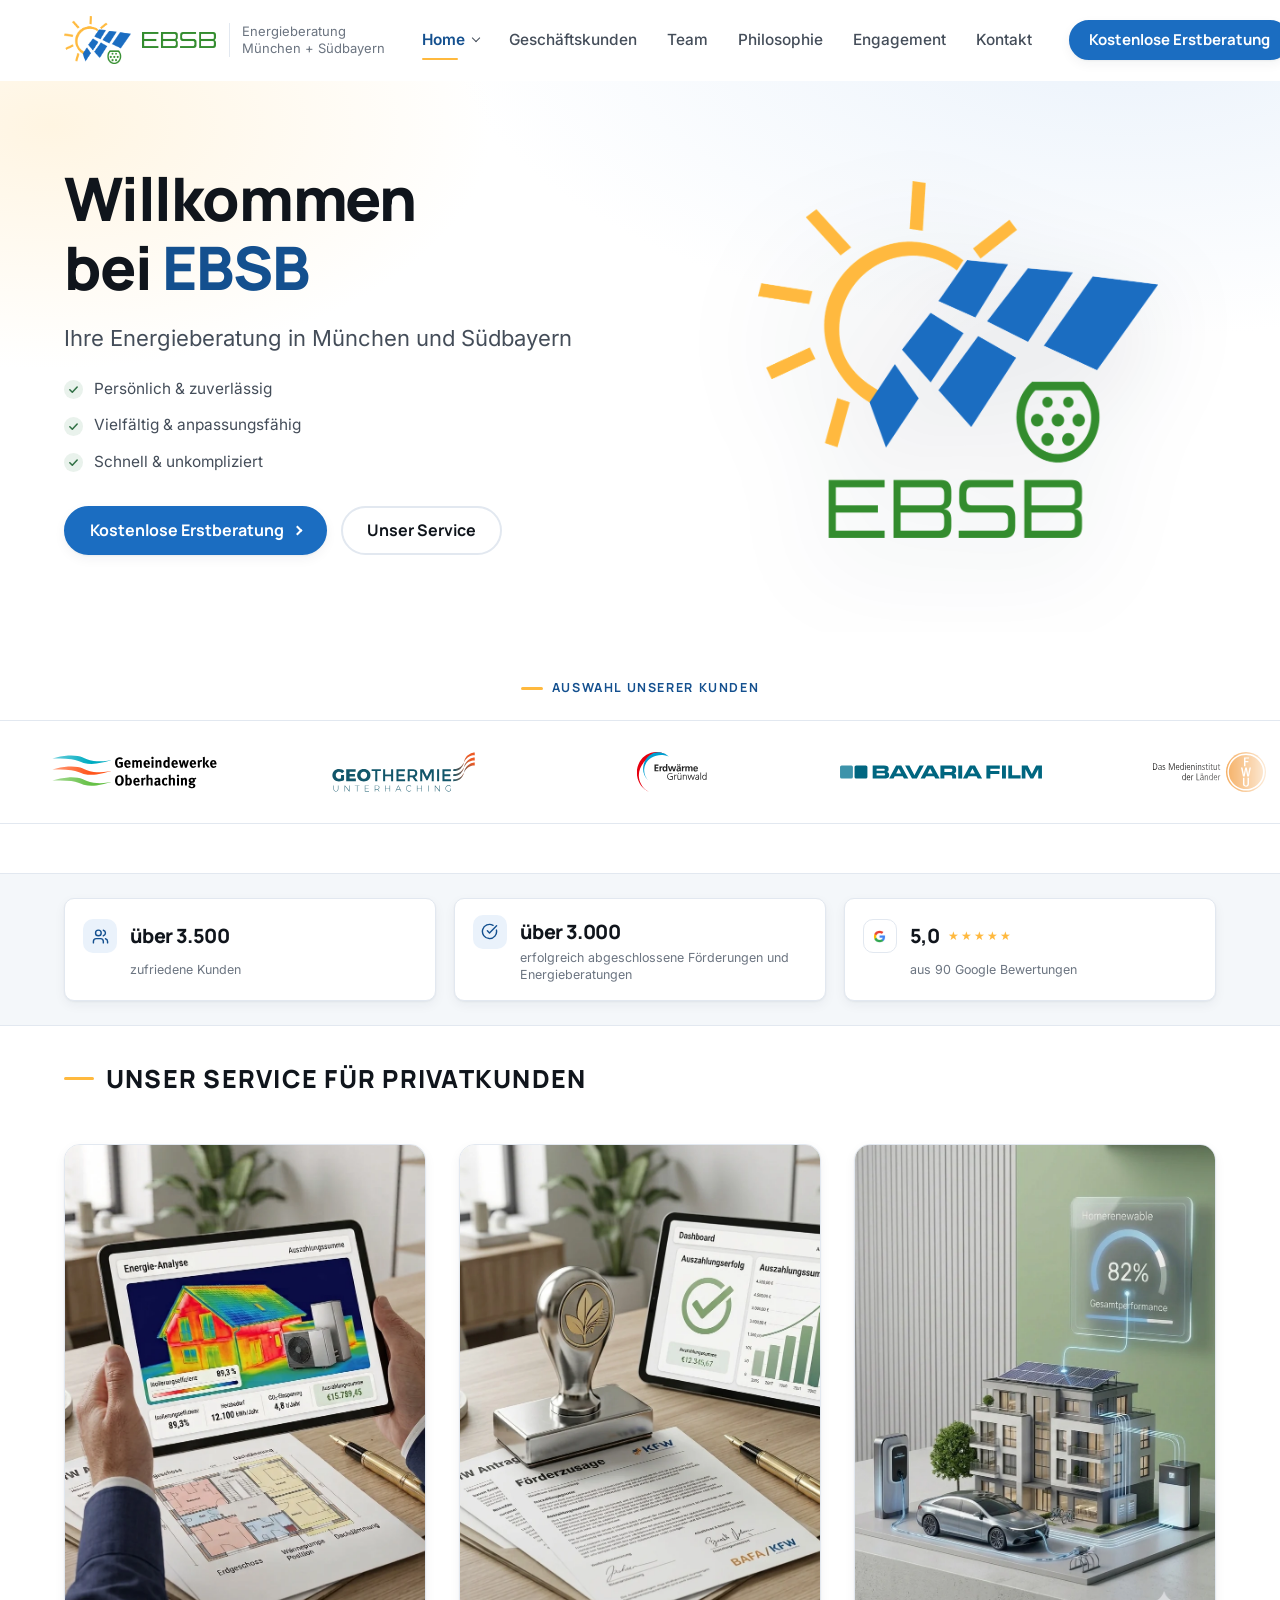
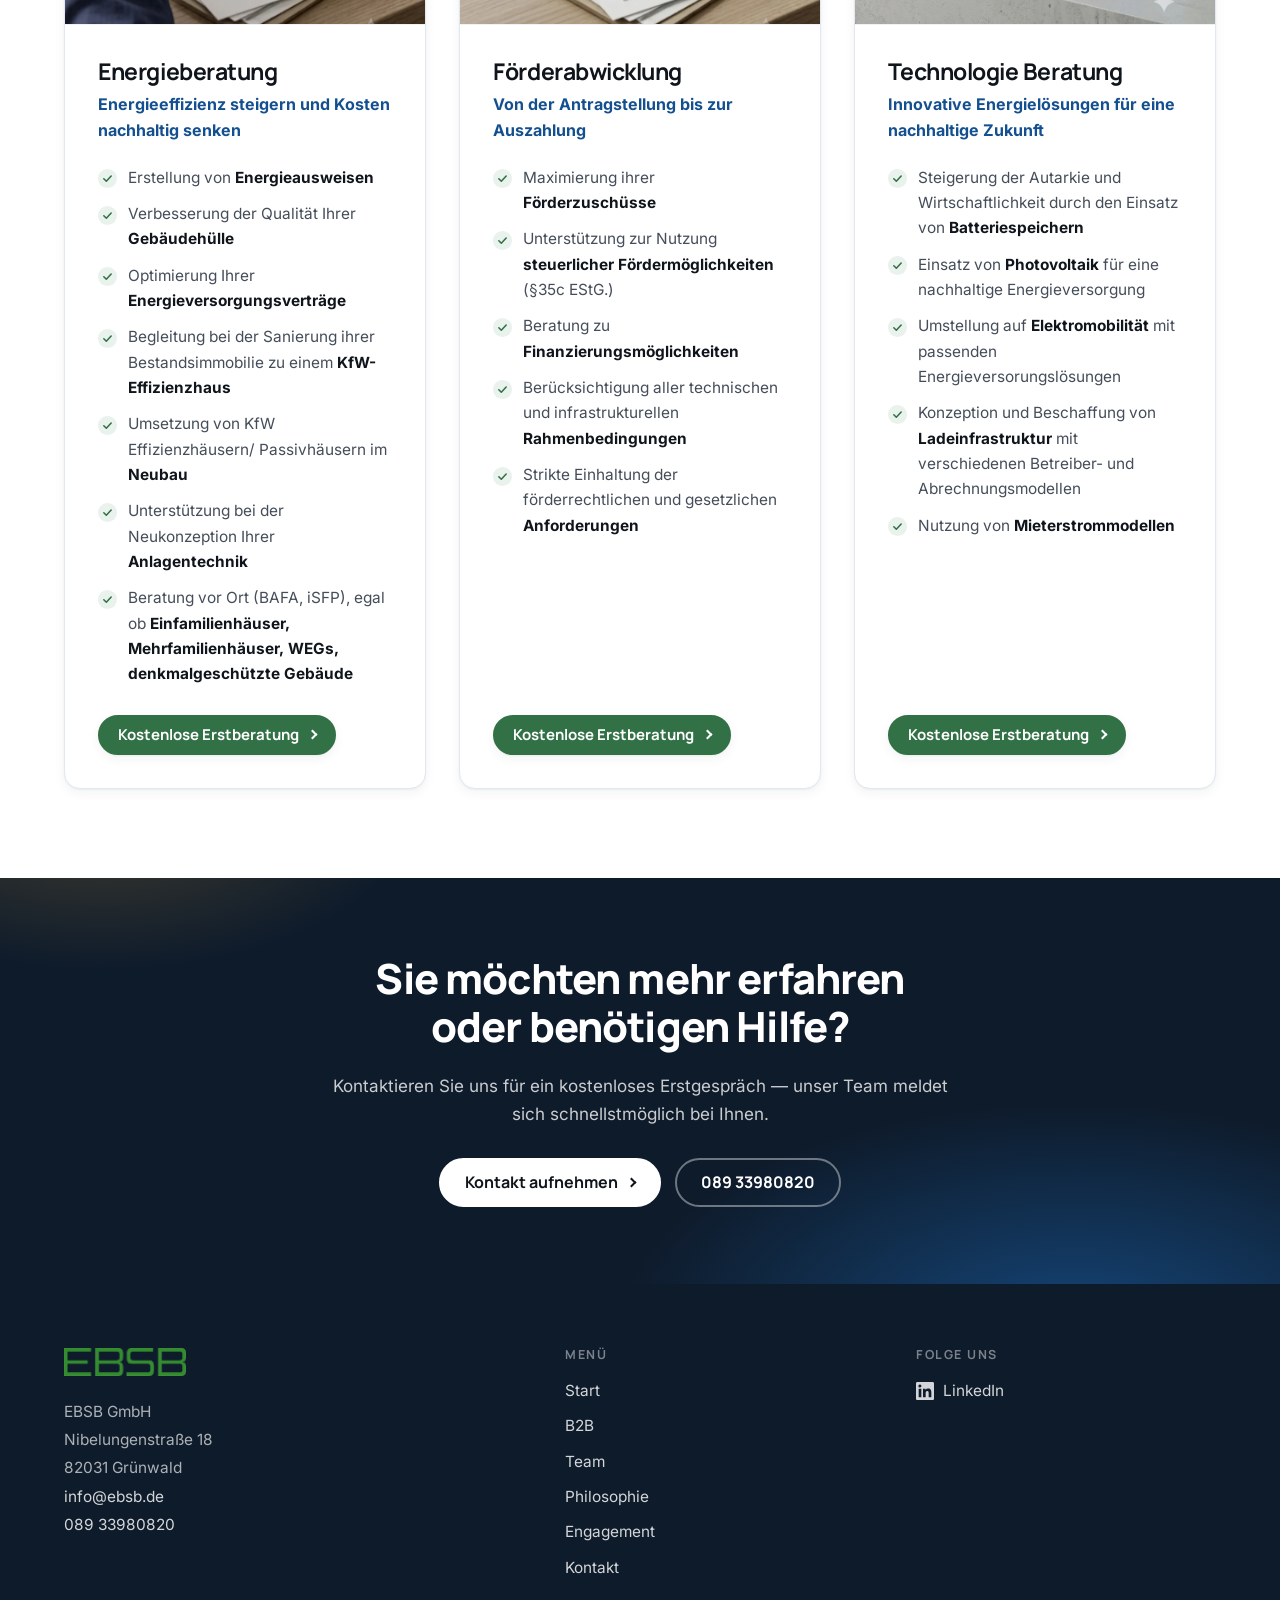
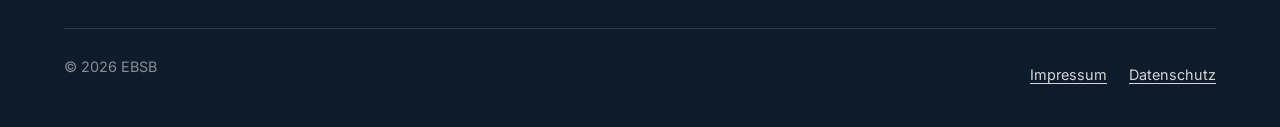
==== commit 51c70a3b: "Google-Bewertungen von 85+ auf 90 aktualisiert Co-Authored-By: Claude Sonnet 5 <noreply@anthropic.co" ====
--- a/index.html
+++ b/index.html
@@ -10,7 +10,7 @@
 <meta property="og:locale" content="de_DE" />
 <meta property="og:site_name" content="EBSB GmbH" />
 <meta property="og:title" content="EBSB — Ihre Energieberatung in München und Südbayern" />
-<meta property="og:description" content="Förderabwicklung, Technologie- und Energieberatung für Privat- und Geschäftskunden. Über 3.500 zufriedene Kunden, 5,0 aus 85+ Google Bewertungen." />
+<meta property="og:description" content="Förderabwicklung, Technologie- und Energieberatung für Privat- und Geschäftskunden. Über 3.500 zufriedene Kunden, 5,0 aus 90 Google Bewertungen." />
 <meta property="og:url" content="https://www.ebsb.de/" />
 <meta property="og:image" content="https://www.ebsb.de/assets/img/logo-ebsb.png" />
 <meta name="theme-color" content="#1b6dc1" />
@@ -41,7 +41,7 @@
   "aggregateRating": {
     "@type": "AggregateRating",
     "ratingValue": "5.0",
-    "reviewCount": "85"
+    "reviewCount": "90"
   }
 }
 </script>
@@ -178,7 +178,7 @@
           </span>
           <span class="stat-num">5,0</span>
           <span class="stat-stars" aria-hidden="true">★★★★★</span>
-          <span class="stat-label">aus 85+ Google Bewertungen</span>
+          <span class="stat-label">aus 90 Google Bewertungen</span>
         </li>
       </ul>
     </div>
